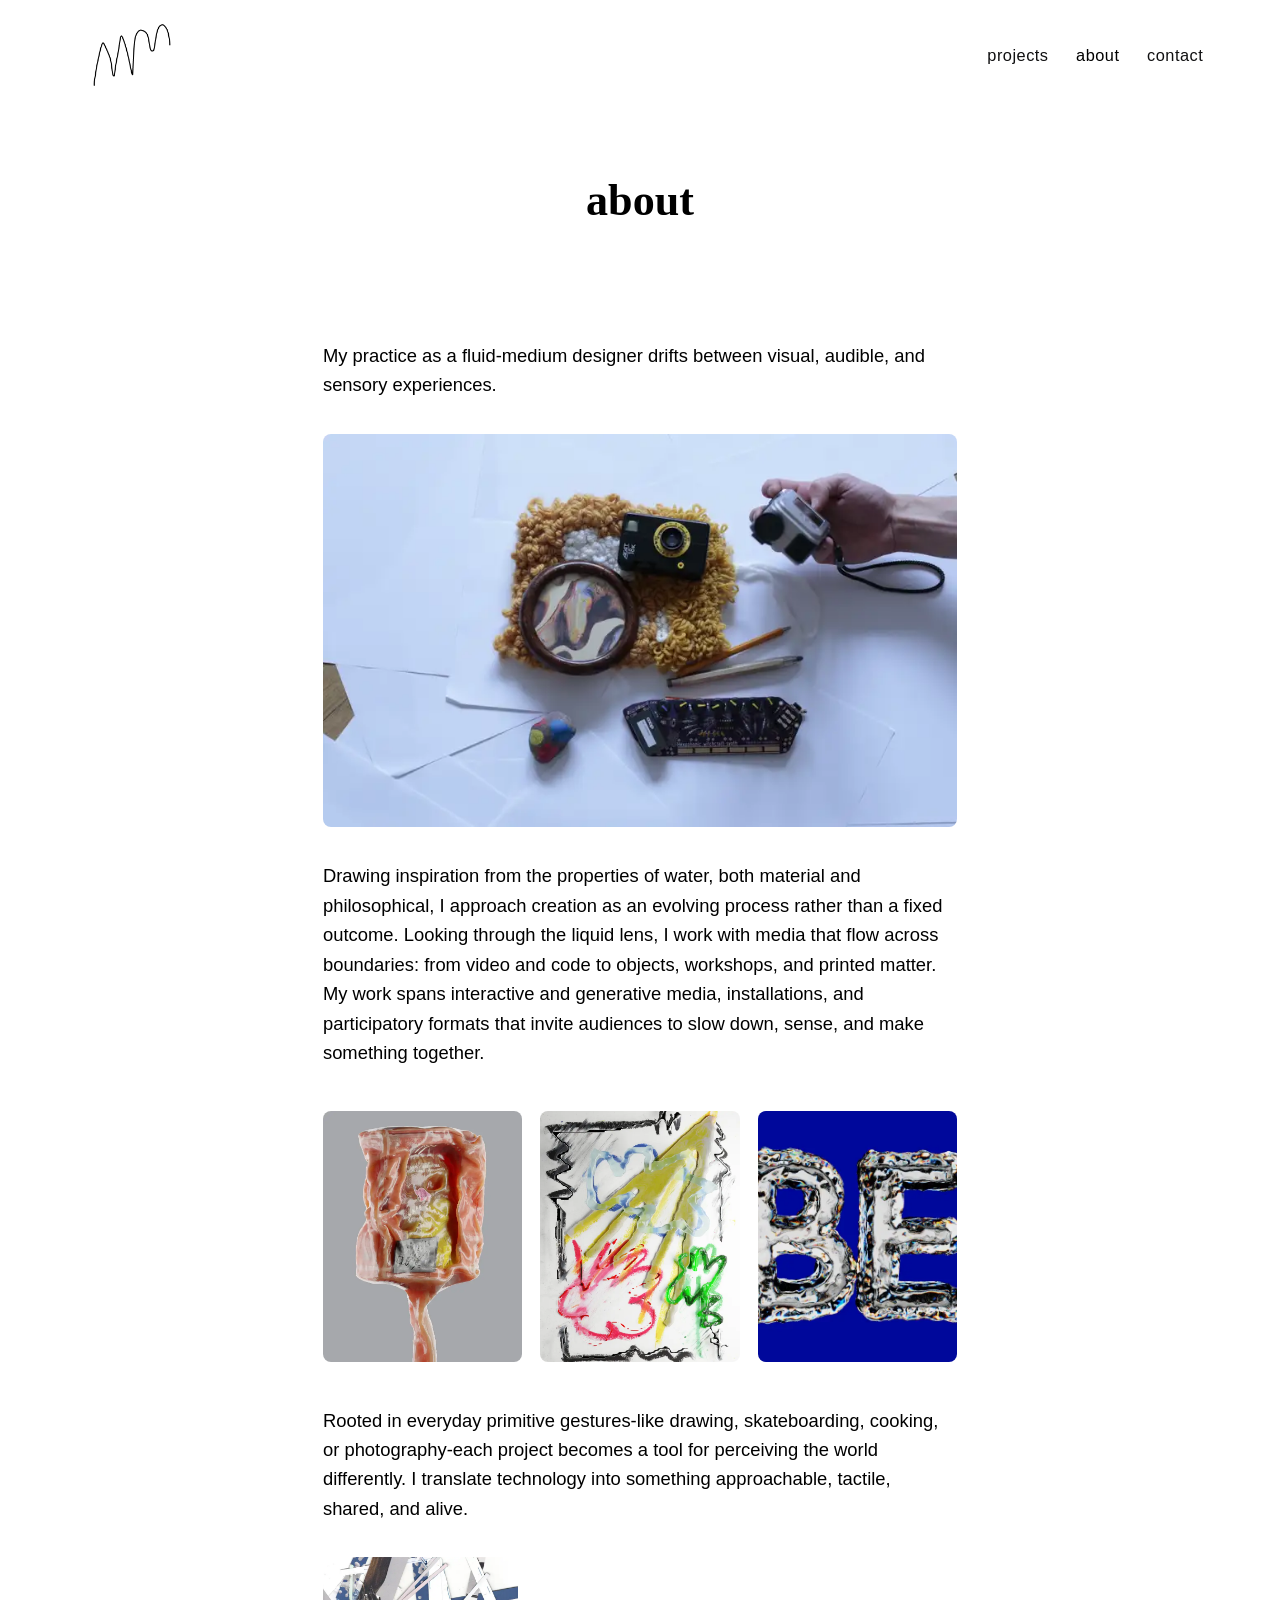
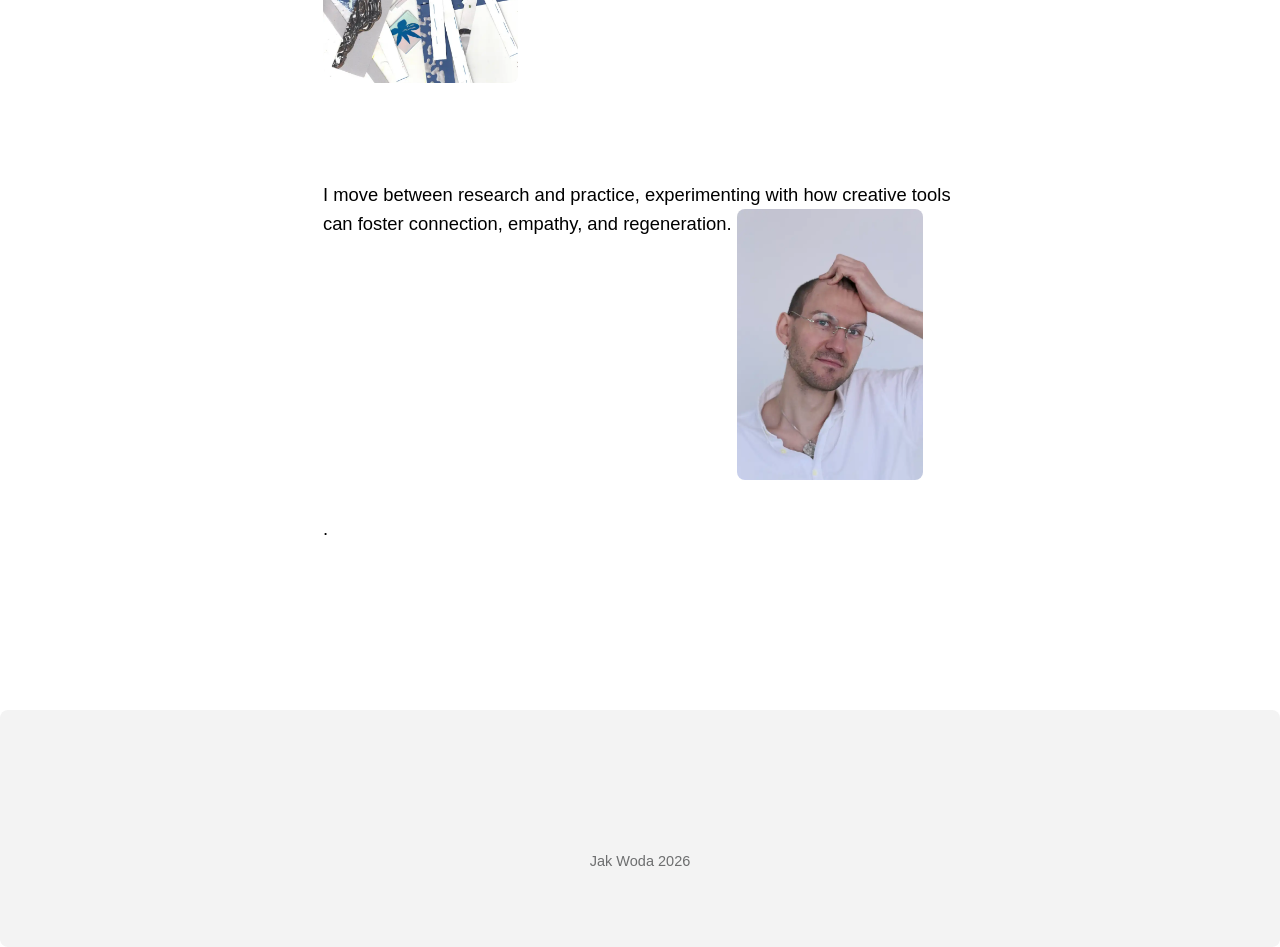
==== about/index.html @ 423d3752 "Updated from Publii" ====
<!DOCTYPE html><html lang="en-gb"><head><meta charset="utf-8"><meta http-equiv="X-UA-Compatible" content="IE=edge"><meta name="viewport" content="width=device-width,initial-scale=1"><title>about - jakwoda</title><meta name="description" content="My practice as a fluid-medium designer drifts between visual, audible, and sensory experiences. Drawing inspiration from the properties of water,&hellip;"><meta name="generator" content="Publii Open-Source CMS for Static Site"><link rel="canonical" href="https://jakwoda.github.io/about/"><link rel="alternate" type="application/atom+xml" href="https://jakwoda.github.io/feed.xml"><link rel="alternate" type="application/json" href="https://jakwoda.github.io/feed.json"><meta property="og:title" content="about"><meta property="og:image" content="https://jakwoda.github.io/media/website/Frame-143-1.png"><meta property="og:image:width" content="199"><meta property="og:image:height" content="199"><meta property="og:site_name" content="jakwoda"><meta property="og:description" content="My practice as a fluid-medium designer drifts between visual, audible, and sensory experiences. Drawing inspiration from the properties of water,&hellip;"><meta property="og:url" content="https://jakwoda.github.io/about/"><meta property="og:type" content="article"><link rel="shortcut icon" href="https://jakwoda.github.io/media/website/Frame-143.png" type="image/png"><link rel="preload" href="https://jakwoda.github.io/assets/dynamic/fonts/worksans/worksans.woff2" as="font" type="font/woff2" crossorigin><link rel="preload" href="https://jakwoda.github.io/assets/dynamic/fonts/worksans/worksans-italic.woff2" as="font" type="font/woff2" crossorigin><link rel="preload" href="https://jakwoda.github.io/assets/dynamic/fonts/aleo/aleo.woff2" as="font" type="font/woff2" crossorigin><link rel="preload" href="https://jakwoda.github.io/assets/dynamic/fonts/aleo/aleo-italic.woff2" as="font" type="font/woff2" crossorigin><link rel="stylesheet" href="https://jakwoda.github.io/assets/css/style.css?v=4a23d02b1eee3874237dc93a1350450e"><script type="application/ld+json">{"@context":"http://schema.org","@type":"Article","mainEntityOfPage":{"@type":"WebPage","@id":"https://jakwoda.github.io/about/"},"headline":"about","datePublished":"2026-03-11T12:42+01:00","dateModified":"2026-03-16T14:50+01:00","image":{"@type":"ImageObject","url":"https://jakwoda.github.io/media/website/Frame-143-1.png","height":199,"width":199},"description":"My practice as a fluid-medium designer drifts between visual, audible, and sensory experiences. Drawing inspiration from the properties of water,&hellip;","author":{"@type":"Person","name":"jak woda","url":"https://jakwoda.github.io/authors/jak-woda/"},"publisher":{"@type":"Organization","name":"jak woda","logo":{"@type":"ImageObject","url":"https://jakwoda.github.io/media/website/Frame-143-1.png","height":199,"width":199}}}</script><noscript><style>img[loading] {
                    opacity: 1;
                }</style></noscript></head><body class="page-template"><header class="header" id="js-header"><a href="https://jakwoda.github.io/" class="logo"><img src="https://jakwoda.github.io/media/website/Frame-143-1.png" alt="jakwoda" width="199" height="199"></a><nav class="navbar js-navbar"><button class="navbar__toggle js-toggle" aria-label="Menu"><span class="navbar__toggle-box"><span class="navbar__toggle-inner">Menu</span></span></button><ul class="navbar__menu"><li class="has-submenu"><a href="https://jakwoda.github.io/lucyna-2/" target="_self" aria-haspopup="true">projects</a><ul class="navbar__submenu level-2" aria-hidden="true"><li><a href="https://jakwoda.github.io/lucyna-2/" target="_self">Lucyna 🌞</a></li><li><a href="https://jakwoda.github.io/lucyna-3/" target="_self">Calm 🗿</a></li><li><a href="https://jakwoda.github.io/riso/" target="_self">Riso 🖨️</a></li></ul></li><li class="active"><a href="https://jakwoda.github.io/about/" target="_self">about</a></li><li><a href="https://jakwoda.github.io/contact/" target="_self">contact</a></li></ul></nav></header><main class="page"><div class="wrapper"><article class="content"><header class="content__header"><h1 class="content__title">about</h1></header><div class="content__inner"><div class="content__entry"><p> </p><p><span style="font-weight: 400;">My practice as a fluid-medium designer drifts between visual, audible, and sensory experiences.</span></p><figure class="post__image"><img loading="lazy" src="https://jakwoda.github.io/media/posts/2/Screenshot-2026-03-16-at-14.50.01.png" alt="" width="1323" height="822" sizes="(max-width: 48em) 100vw, 100vw" srcset="https://jakwoda.github.io/media/posts/2/responsive/Screenshot-2026-03-16-at-14.50.01-xs.webp 300w, https://jakwoda.github.io/media/posts/2/responsive/Screenshot-2026-03-16-at-14.50.01-sm.webp 480w, https://jakwoda.github.io/media/posts/2/responsive/Screenshot-2026-03-16-at-14.50.01-md.webp 768w"></figure><p><span style="font-weight: 400;">Drawing inspiration from the properties of water, both material and philosophical, I approach creation as an evolving process rather than a fixed outcome. Looking through the liquid lens, I work with media that flow across boundaries: from video and code to objects, workshops, and printed matter. My work spans interactive and generative media, installations, and participatory formats that invite audiences to slow down, sense, and make something together.</span></p><div class="gallery-wrapper"><div class="gallery" data-is-empty="false" data-translation="Add images" data-columns="3"><figure class="gallery__item"><a href="https://jakwoda.github.io/media/posts/2/gallery/Screenshot-2026-03-11-at-18.18.04.png" data-size="755x954"><img loading="lazy" src="https://jakwoda.github.io/media/posts/2/gallery/Screenshot-2026-03-11-at-18.18.04-thumbnail.webp" alt="" width="755" height="954"></a></figure><figure class="gallery__item"><a href="https://jakwoda.github.io/media/posts/2/gallery/Screenshot-2026-03-11-at-18.18.14.png" data-size="832x1048"><img loading="lazy" src="https://jakwoda.github.io/media/posts/2/gallery/Screenshot-2026-03-11-at-18.18.14-thumbnail.webp" alt="" width="768" height="967"></a></figure><figure class="gallery__item"><a href="https://jakwoda.github.io/media/posts/2/gallery/Screenshot-2026-03-11-at-18.18.39.png" data-size="570x552"><img loading="lazy" src="https://jakwoda.github.io/media/posts/2/gallery/Screenshot-2026-03-11-at-18.18.39-thumbnail.webp" alt="" width="570" height="552"></a></figure></div></div><p><span style="font-weight: 400;">Rooted in everyday primitive gestures-like drawing, skateboarding, cooking, or photography-each project becomes a tool for perceiving the world differently. I translate technology into something approachable, tactile, shared, and alive.</span></p><figure class="post__image"><img loading="lazy" src="https://jakwoda.github.io/media/posts/2/Screenshot-2026-03-11-at-18.05.26.png" alt="" width="195" height="125" sizes="(max-width: 48em) 100vw, 100vw" srcset="https://jakwoda.github.io/media/posts/2/responsive/Screenshot-2026-03-11-at-18.05.26-xs.webp 300w, https://jakwoda.github.io/media/posts/2/responsive/Screenshot-2026-03-11-at-18.05.26-sm.webp 480w, https://jakwoda.github.io/media/posts/2/responsive/Screenshot-2026-03-11-at-18.05.26-md.webp 768w"></figure><p> </p><figure class="post__image"><span style="font-weight: 400;">I move between research and practice, experimenting with how creative tools can foster connection, empathy, and regeneration. </span><img loading="lazy" src="https://jakwoda.github.io/media/posts/2/Screenshot-2026-03-11-at-18.01.48-2.png" alt="" width="186" height="271" sizes="(max-width: 48em) 100vw, 100vw" srcset="https://jakwoda.github.io/media/posts/2/responsive/Screenshot-2026-03-11-at-18.01.48-2-xs.webp 300w, https://jakwoda.github.io/media/posts/2/responsive/Screenshot-2026-03-11-at-18.01.48-2-sm.webp 480w, https://jakwoda.github.io/media/posts/2/responsive/Screenshot-2026-03-11-at-18.01.48-2-md.webp 768w"></figure>.         <p></p><p><span style="font-weight: 400;"><br><br></span></p></div></div></article></div></main><footer class="footer"><div class="footer__social"><a href="https://www.facebook.com/fopajakwoda/" aria-label="Facebook" class="facebook"><svg><use xlink:href="https://jakwoda.github.io/assets/svg/svg-map.svg#facebook"/></svg> </a><a href="instagram.com/quasiaqua" aria-label="Instagram" class="instagram"><svg><use xlink:href="https://jakwoda.github.io/assets/svg/svg-map.svg#instagram"/></svg> </a><a href="https://www.linkedin.com/in/mateusz-mieciek-723527b6/" aria-label="LinkedIn" class="linkedin"><svg><use xlink:href="https://jakwoda.github.io/assets/svg/svg-map.svg#linkedin"/></svg> </a><a href="https://www.youtube.com/@jakwoda" aria-label="Youtube" class="youtube"><svg><use xlink:href="https://jakwoda.github.io/assets/svg/svg-map.svg#youtube"/></svg></a></div><div class="footer__copyright">Jak Woda 2026</div></footer><script>window.publiiThemeMenuConfig = {    
      mobileMenuMode: 'sidebar',
      animationSpeed: 300,
      submenuWidth: 'auto',
      doubleClickTime: 500,
      mobileMenuExpandableSubmenus: true, 
      relatedContainerForOverlayMenuSelector: '.navbar',
   };</script><script defer="defer" src="https://jakwoda.github.io/assets/js/scripts.min.js?v=1b09dc64eb6086ddc9720890661ff038"></script><script>var images = document.querySelectorAll('img[loading]');

      for (var i = 0; i < images.length; i++) {
         if (images[i].complete) {
               images[i].classList.add('is-loaded');
         } else {
               images[i].addEventListener('load', function () {
                  this.classList.add('is-loaded');
               }, false);
         }
      }</script></body></html>
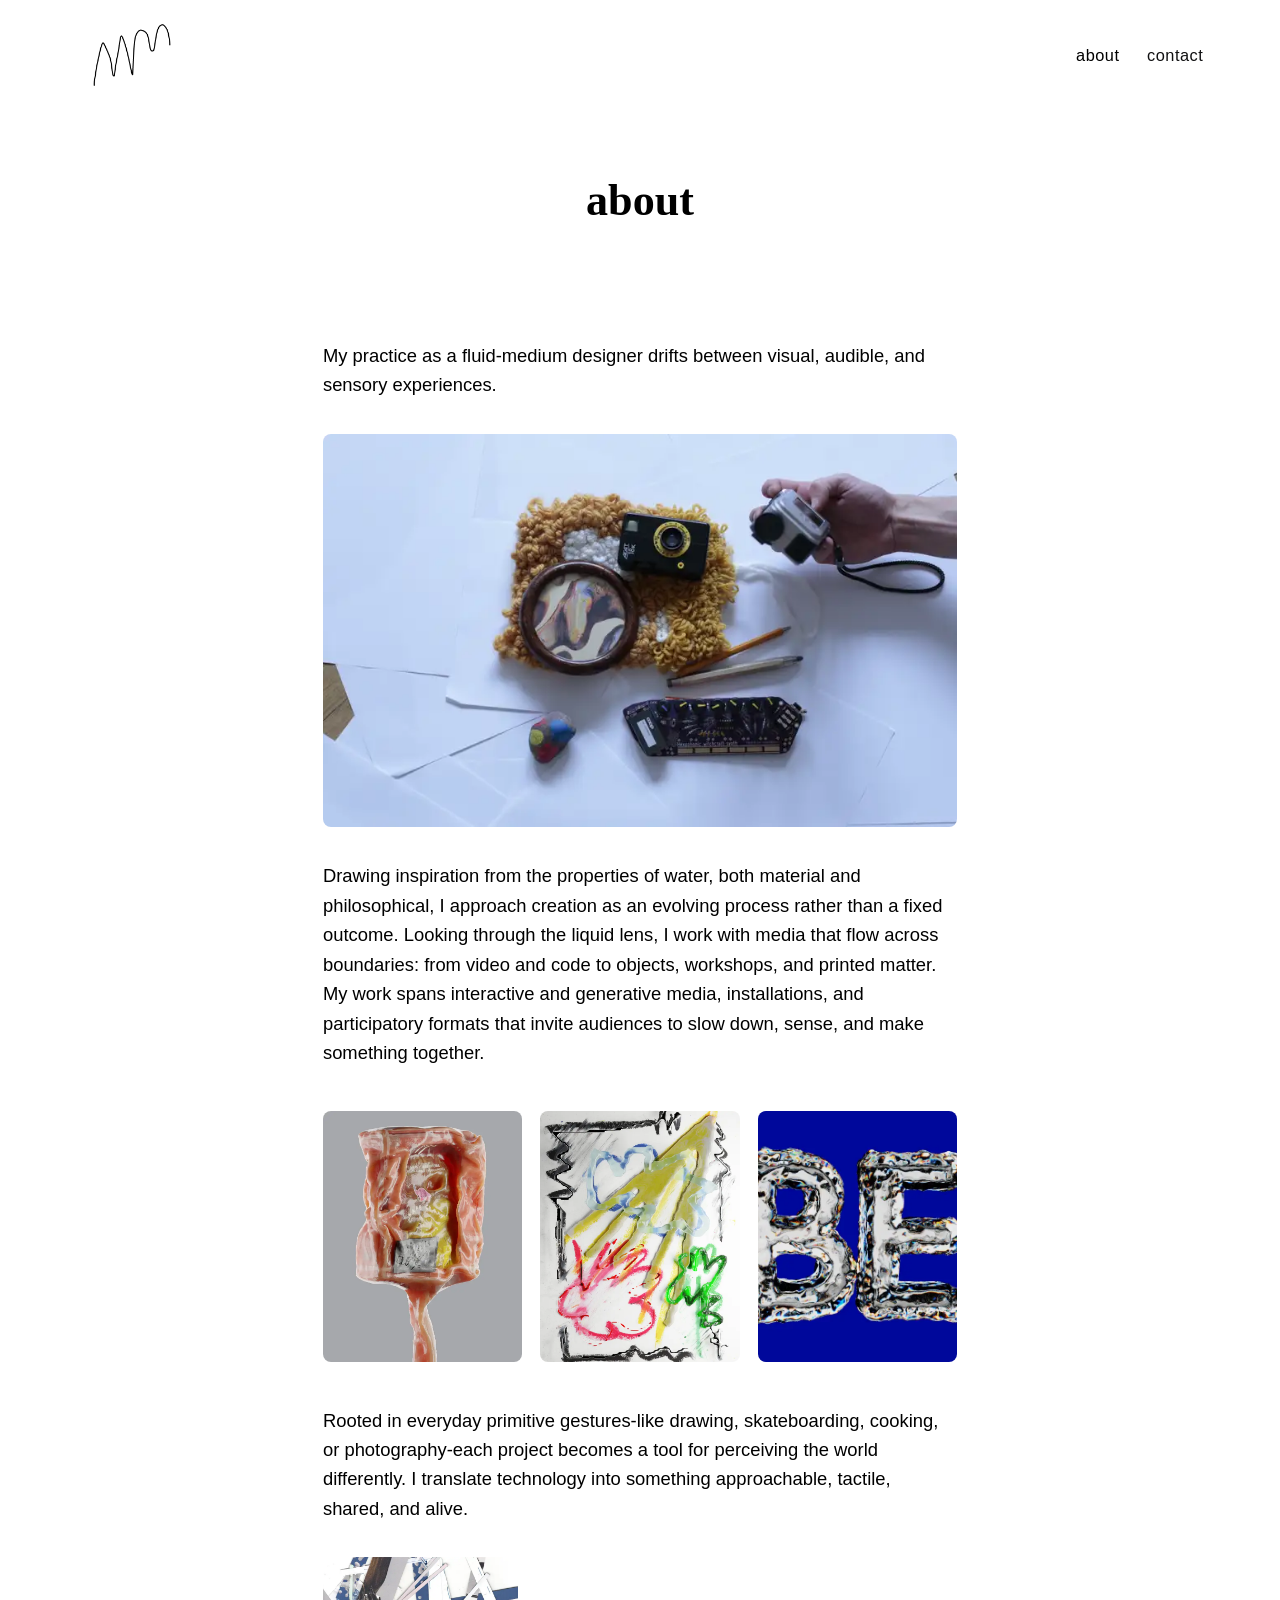
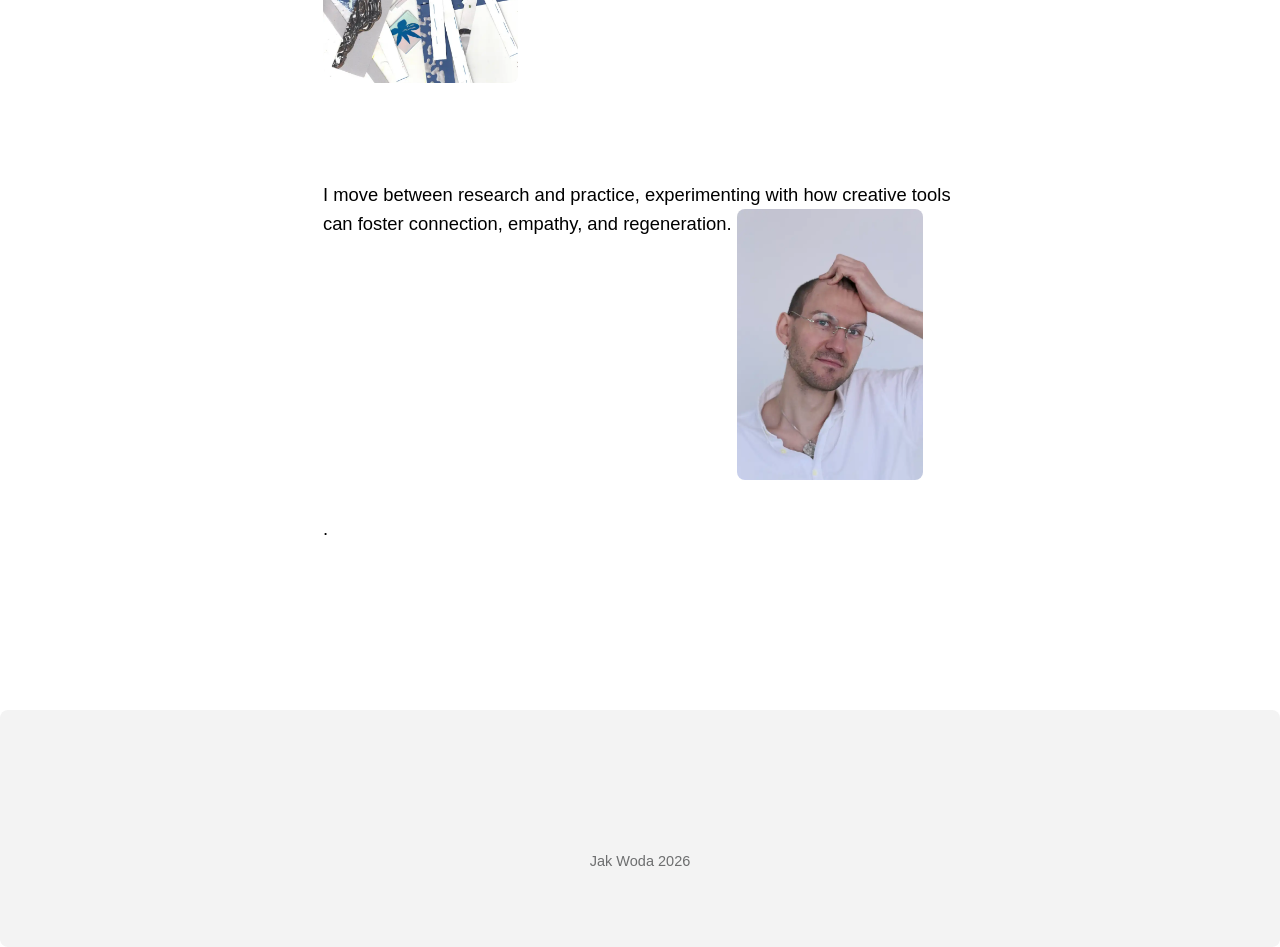
==== commit 0ed6df61: "Updated from Publii" ====
--- a/about/index.html
+++ b/about/index.html
@@ -1,6 +1,6 @@
 <!DOCTYPE html><html lang="en-gb"><head><meta charset="utf-8"><meta http-equiv="X-UA-Compatible" content="IE=edge"><meta name="viewport" content="width=device-width,initial-scale=1"><title>about - jakwoda</title><meta name="description" content="My practice as a fluid-medium designer drifts between visual, audible, and sensory experiences. Drawing inspiration from the properties of water,&hellip;"><meta name="generator" content="Publii Open-Source CMS for Static Site"><link rel="canonical" href="https://jakwoda.github.io/about/"><link rel="alternate" type="application/atom+xml" href="https://jakwoda.github.io/feed.xml"><link rel="alternate" type="application/json" href="https://jakwoda.github.io/feed.json"><meta property="og:title" content="about"><meta property="og:image" content="https://jakwoda.github.io/media/website/Frame-143-1.png"><meta property="og:image:width" content="199"><meta property="og:image:height" content="199"><meta property="og:site_name" content="jakwoda"><meta property="og:description" content="My practice as a fluid-medium designer drifts between visual, audible, and sensory experiences. Drawing inspiration from the properties of water,&hellip;"><meta property="og:url" content="https://jakwoda.github.io/about/"><meta property="og:type" content="article"><link rel="shortcut icon" href="https://jakwoda.github.io/media/website/Frame-143.png" type="image/png"><link rel="preload" href="https://jakwoda.github.io/assets/dynamic/fonts/worksans/worksans.woff2" as="font" type="font/woff2" crossorigin><link rel="preload" href="https://jakwoda.github.io/assets/dynamic/fonts/worksans/worksans-italic.woff2" as="font" type="font/woff2" crossorigin><link rel="preload" href="https://jakwoda.github.io/assets/dynamic/fonts/aleo/aleo.woff2" as="font" type="font/woff2" crossorigin><link rel="preload" href="https://jakwoda.github.io/assets/dynamic/fonts/aleo/aleo-italic.woff2" as="font" type="font/woff2" crossorigin><link rel="stylesheet" href="https://jakwoda.github.io/assets/css/style.css?v=4a23d02b1eee3874237dc93a1350450e"><script type="application/ld+json">{"@context":"http://schema.org","@type":"Article","mainEntityOfPage":{"@type":"WebPage","@id":"https://jakwoda.github.io/about/"},"headline":"about","datePublished":"2026-03-11T12:42+01:00","dateModified":"2026-03-16T14:50+01:00","image":{"@type":"ImageObject","url":"https://jakwoda.github.io/media/website/Frame-143-1.png","height":199,"width":199},"description":"My practice as a fluid-medium designer drifts between visual, audible, and sensory experiences. Drawing inspiration from the properties of water,&hellip;","author":{"@type":"Person","name":"jak woda","url":"https://jakwoda.github.io/authors/jak-woda/"},"publisher":{"@type":"Organization","name":"jak woda","logo":{"@type":"ImageObject","url":"https://jakwoda.github.io/media/website/Frame-143-1.png","height":199,"width":199}}}</script><noscript><style>img[loading] {
                     opacity: 1;
-                }</style></noscript></head><body class="page-template"><header class="header" id="js-header"><a href="https://jakwoda.github.io/" class="logo"><img src="https://jakwoda.github.io/media/website/Frame-143-1.png" alt="jakwoda" width="199" height="199"></a><nav class="navbar js-navbar"><button class="navbar__toggle js-toggle" aria-label="Menu"><span class="navbar__toggle-box"><span class="navbar__toggle-inner">Menu</span></span></button><ul class="navbar__menu"><li class="has-submenu"><a href="https://jakwoda.github.io/lucyna-2/" target="_self" aria-haspopup="true">projects</a><ul class="navbar__submenu level-2" aria-hidden="true"><li><a href="https://jakwoda.github.io/lucyna-2/" target="_self">Lucyna 🌞</a></li><li><a href="https://jakwoda.github.io/lucyna-3/" target="_self">Calm 🗿</a></li><li><a href="https://jakwoda.github.io/riso/" target="_self">Riso 🖨️</a></li></ul></li><li class="active"><a href="https://jakwoda.github.io/about/" target="_self">about</a></li><li><a href="https://jakwoda.github.io/contact/" target="_self">contact</a></li></ul></nav></header><main class="page"><div class="wrapper"><article class="content"><header class="content__header"><h1 class="content__title">about</h1></header><div class="content__inner"><div class="content__entry"><p> </p><p><span style="font-weight: 400;">My practice as a fluid-medium designer drifts between visual, audible, and sensory experiences.</span></p><figure class="post__image"><img loading="lazy" src="https://jakwoda.github.io/media/posts/2/Screenshot-2026-03-16-at-14.50.01.png" alt="" width="1323" height="822" sizes="(max-width: 48em) 100vw, 100vw" srcset="https://jakwoda.github.io/media/posts/2/responsive/Screenshot-2026-03-16-at-14.50.01-xs.webp 300w, https://jakwoda.github.io/media/posts/2/responsive/Screenshot-2026-03-16-at-14.50.01-sm.webp 480w, https://jakwoda.github.io/media/posts/2/responsive/Screenshot-2026-03-16-at-14.50.01-md.webp 768w"></figure><p><span style="font-weight: 400;">Drawing inspiration from the properties of water, both material and philosophical, I approach creation as an evolving process rather than a fixed outcome. Looking through the liquid lens, I work with media that flow across boundaries: from video and code to objects, workshops, and printed matter. My work spans interactive and generative media, installations, and participatory formats that invite audiences to slow down, sense, and make something together.</span></p><div class="gallery-wrapper"><div class="gallery" data-is-empty="false" data-translation="Add images" data-columns="3"><figure class="gallery__item"><a href="https://jakwoda.github.io/media/posts/2/gallery/Screenshot-2026-03-11-at-18.18.04.png" data-size="755x954"><img loading="lazy" src="https://jakwoda.github.io/media/posts/2/gallery/Screenshot-2026-03-11-at-18.18.04-thumbnail.webp" alt="" width="755" height="954"></a></figure><figure class="gallery__item"><a href="https://jakwoda.github.io/media/posts/2/gallery/Screenshot-2026-03-11-at-18.18.14.png" data-size="832x1048"><img loading="lazy" src="https://jakwoda.github.io/media/posts/2/gallery/Screenshot-2026-03-11-at-18.18.14-thumbnail.webp" alt="" width="768" height="967"></a></figure><figure class="gallery__item"><a href="https://jakwoda.github.io/media/posts/2/gallery/Screenshot-2026-03-11-at-18.18.39.png" data-size="570x552"><img loading="lazy" src="https://jakwoda.github.io/media/posts/2/gallery/Screenshot-2026-03-11-at-18.18.39-thumbnail.webp" alt="" width="570" height="552"></a></figure></div></div><p><span style="font-weight: 400;">Rooted in everyday primitive gestures-like drawing, skateboarding, cooking, or photography-each project becomes a tool for perceiving the world differently. I translate technology into something approachable, tactile, shared, and alive.</span></p><figure class="post__image"><img loading="lazy" src="https://jakwoda.github.io/media/posts/2/Screenshot-2026-03-11-at-18.05.26.png" alt="" width="195" height="125" sizes="(max-width: 48em) 100vw, 100vw" srcset="https://jakwoda.github.io/media/posts/2/responsive/Screenshot-2026-03-11-at-18.05.26-xs.webp 300w, https://jakwoda.github.io/media/posts/2/responsive/Screenshot-2026-03-11-at-18.05.26-sm.webp 480w, https://jakwoda.github.io/media/posts/2/responsive/Screenshot-2026-03-11-at-18.05.26-md.webp 768w"></figure><p> </p><figure class="post__image"><span style="font-weight: 400;">I move between research and practice, experimenting with how creative tools can foster connection, empathy, and regeneration. </span><img loading="lazy" src="https://jakwoda.github.io/media/posts/2/Screenshot-2026-03-11-at-18.01.48-2.png" alt="" width="186" height="271" sizes="(max-width: 48em) 100vw, 100vw" srcset="https://jakwoda.github.io/media/posts/2/responsive/Screenshot-2026-03-11-at-18.01.48-2-xs.webp 300w, https://jakwoda.github.io/media/posts/2/responsive/Screenshot-2026-03-11-at-18.01.48-2-sm.webp 480w, https://jakwoda.github.io/media/posts/2/responsive/Screenshot-2026-03-11-at-18.01.48-2-md.webp 768w"></figure>.         <p></p><p><span style="font-weight: 400;"><br><br></span></p></div></div></article></div></main><footer class="footer"><div class="footer__social"><a href="https://www.facebook.com/fopajakwoda/" aria-label="Facebook" class="facebook"><svg><use xlink:href="https://jakwoda.github.io/assets/svg/svg-map.svg#facebook"/></svg> </a><a href="instagram.com/quasiaqua" aria-label="Instagram" class="instagram"><svg><use xlink:href="https://jakwoda.github.io/assets/svg/svg-map.svg#instagram"/></svg> </a><a href="https://www.linkedin.com/in/mateusz-mieciek-723527b6/" aria-label="LinkedIn" class="linkedin"><svg><use xlink:href="https://jakwoda.github.io/assets/svg/svg-map.svg#linkedin"/></svg> </a><a href="https://www.youtube.com/@jakwoda" aria-label="Youtube" class="youtube"><svg><use xlink:href="https://jakwoda.github.io/assets/svg/svg-map.svg#youtube"/></svg></a></div><div class="footer__copyright">Jak Woda 2026</div></footer><script>window.publiiThemeMenuConfig = {    
+                }</style></noscript></head><body class="page-template"><header class="header" id="js-header"><a href="https://jakwoda.github.io/" class="logo"><img src="https://jakwoda.github.io/media/website/Frame-143-1.png" alt="jakwoda" width="199" height="199"></a><nav class="navbar js-navbar"><button class="navbar__toggle js-toggle" aria-label="Menu"><span class="navbar__toggle-box"><span class="navbar__toggle-inner">Menu</span></span></button><ul class="navbar__menu"><li class="active"><a href="https://jakwoda.github.io/about/" target="_self">about</a></li><li><a href="https://jakwoda.github.io/contact/" target="_self">contact</a></li></ul></nav></header><main class="page"><div class="wrapper"><article class="content"><header class="content__header"><h1 class="content__title">about</h1></header><div class="content__inner"><div class="content__entry"><p> </p><p><span style="font-weight: 400;">My practice as a fluid-medium designer drifts between visual, audible, and sensory experiences.</span></p><figure class="post__image"><img loading="lazy" src="https://jakwoda.github.io/media/posts/2/Screenshot-2026-03-16-at-14.50.01.png" alt="" width="1323" height="822" sizes="(max-width: 48em) 100vw, 100vw" srcset="https://jakwoda.github.io/media/posts/2/responsive/Screenshot-2026-03-16-at-14.50.01-xs.webp 300w, https://jakwoda.github.io/media/posts/2/responsive/Screenshot-2026-03-16-at-14.50.01-sm.webp 480w, https://jakwoda.github.io/media/posts/2/responsive/Screenshot-2026-03-16-at-14.50.01-md.webp 768w"></figure><p><span style="font-weight: 400;">Drawing inspiration from the properties of water, both material and philosophical, I approach creation as an evolving process rather than a fixed outcome. Looking through the liquid lens, I work with media that flow across boundaries: from video and code to objects, workshops, and printed matter. My work spans interactive and generative media, installations, and participatory formats that invite audiences to slow down, sense, and make something together.</span></p><div class="gallery-wrapper"><div class="gallery" data-is-empty="false" data-translation="Add images" data-columns="3"><figure class="gallery__item"><a href="https://jakwoda.github.io/media/posts/2/gallery/Screenshot-2026-03-11-at-18.18.04.png" data-size="755x954"><img loading="lazy" src="https://jakwoda.github.io/media/posts/2/gallery/Screenshot-2026-03-11-at-18.18.04-thumbnail.webp" alt="" width="755" height="954"></a></figure><figure class="gallery__item"><a href="https://jakwoda.github.io/media/posts/2/gallery/Screenshot-2026-03-11-at-18.18.14.png" data-size="832x1048"><img loading="lazy" src="https://jakwoda.github.io/media/posts/2/gallery/Screenshot-2026-03-11-at-18.18.14-thumbnail.webp" alt="" width="768" height="967"></a></figure><figure class="gallery__item"><a href="https://jakwoda.github.io/media/posts/2/gallery/Screenshot-2026-03-11-at-18.18.39.png" data-size="570x552"><img loading="lazy" src="https://jakwoda.github.io/media/posts/2/gallery/Screenshot-2026-03-11-at-18.18.39-thumbnail.webp" alt="" width="570" height="552"></a></figure></div></div><p><span style="font-weight: 400;">Rooted in everyday primitive gestures-like drawing, skateboarding, cooking, or photography-each project becomes a tool for perceiving the world differently. I translate technology into something approachable, tactile, shared, and alive.</span></p><figure class="post__image"><img loading="lazy" src="https://jakwoda.github.io/media/posts/2/Screenshot-2026-03-11-at-18.05.26.png" alt="" width="195" height="125" sizes="(max-width: 48em) 100vw, 100vw" srcset="https://jakwoda.github.io/media/posts/2/responsive/Screenshot-2026-03-11-at-18.05.26-xs.webp 300w, https://jakwoda.github.io/media/posts/2/responsive/Screenshot-2026-03-11-at-18.05.26-sm.webp 480w, https://jakwoda.github.io/media/posts/2/responsive/Screenshot-2026-03-11-at-18.05.26-md.webp 768w"></figure><p> </p><figure class="post__image"><span style="font-weight: 400;">I move between research and practice, experimenting with how creative tools can foster connection, empathy, and regeneration. </span><img loading="lazy" src="https://jakwoda.github.io/media/posts/2/Screenshot-2026-03-11-at-18.01.48-2.png" alt="" width="186" height="271" sizes="(max-width: 48em) 100vw, 100vw" srcset="https://jakwoda.github.io/media/posts/2/responsive/Screenshot-2026-03-11-at-18.01.48-2-xs.webp 300w, https://jakwoda.github.io/media/posts/2/responsive/Screenshot-2026-03-11-at-18.01.48-2-sm.webp 480w, https://jakwoda.github.io/media/posts/2/responsive/Screenshot-2026-03-11-at-18.01.48-2-md.webp 768w"></figure>.         <p></p><p><span style="font-weight: 400;"><br><br></span></p></div></div></article></div></main><footer class="footer"><div class="footer__social"><a href="https://www.facebook.com/fopajakwoda/" aria-label="Facebook" class="facebook"><svg><use xlink:href="https://jakwoda.github.io/assets/svg/svg-map.svg#facebook"/></svg> </a><a href="instagram.com/quasiaqua" aria-label="Instagram" class="instagram"><svg><use xlink:href="https://jakwoda.github.io/assets/svg/svg-map.svg#instagram"/></svg> </a><a href="https://www.linkedin.com/in/mateusz-mieciek-723527b6/" aria-label="LinkedIn" class="linkedin"><svg><use xlink:href="https://jakwoda.github.io/assets/svg/svg-map.svg#linkedin"/></svg> </a><a href="https://www.youtube.com/@jakwoda" aria-label="Youtube" class="youtube"><svg><use xlink:href="https://jakwoda.github.io/assets/svg/svg-map.svg#youtube"/></svg></a></div><div class="footer__copyright">Jak Woda 2026</div></footer><script>window.publiiThemeMenuConfig = {    
       mobileMenuMode: 'sidebar',
       animationSpeed: 300,
       submenuWidth: 'auto',
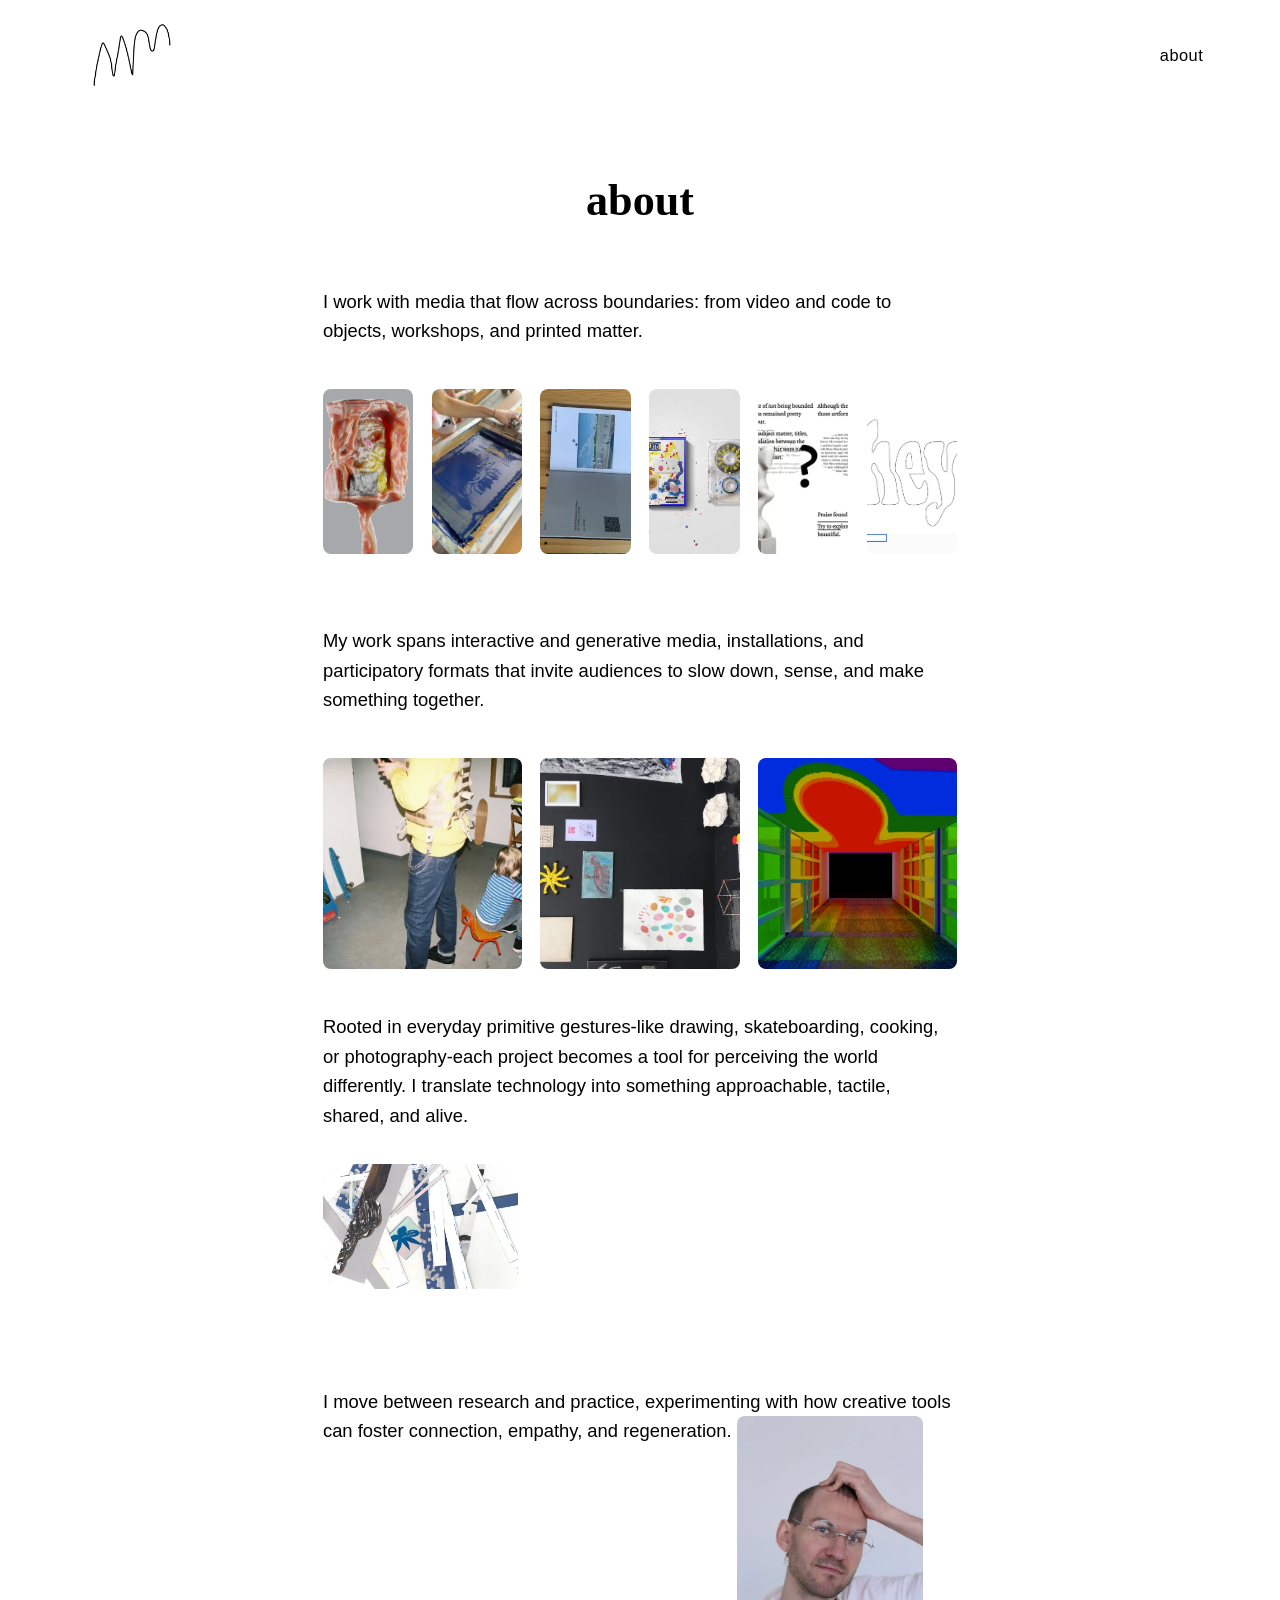
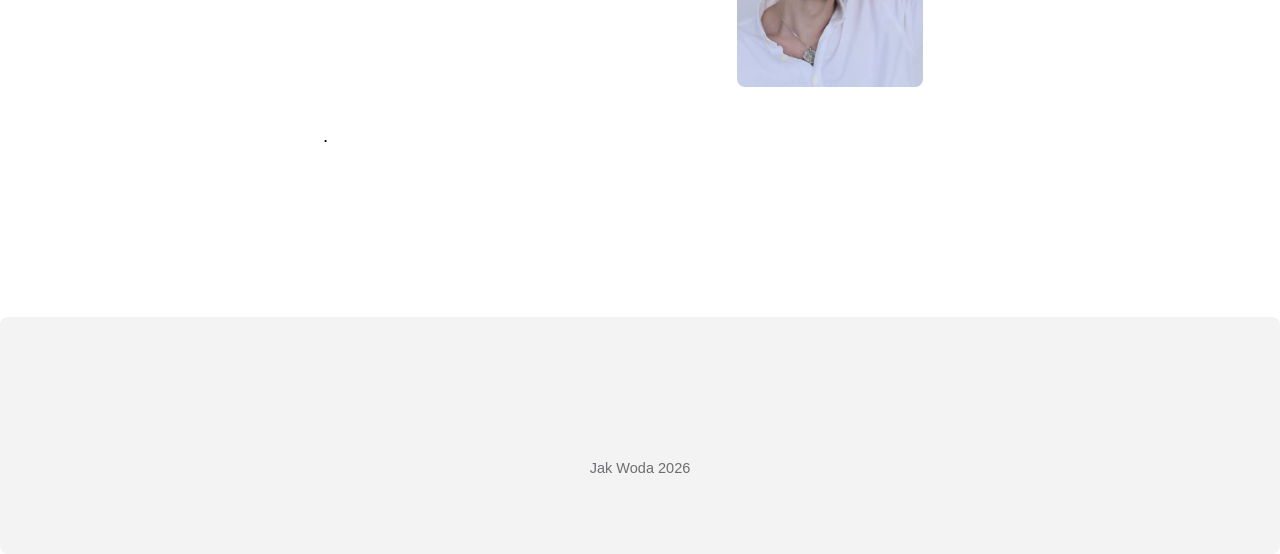
==== commit f555d3e9: "Updated from Publii" ====
--- a/about/index.html
+++ b/about/index.html
@@ -1,6 +1,6 @@
-<!DOCTYPE html><html lang="en-gb"><head><meta charset="utf-8"><meta http-equiv="X-UA-Compatible" content="IE=edge"><meta name="viewport" content="width=device-width,initial-scale=1"><title>about - jakwoda</title><meta name="description" content="My practice as a fluid-medium designer drifts between visual, audible, and sensory experiences. Drawing inspiration from the properties of water,&hellip;"><meta name="generator" content="Publii Open-Source CMS for Static Site"><link rel="canonical" href="https://jakwoda.github.io/about/"><link rel="alternate" type="application/atom+xml" href="https://jakwoda.github.io/feed.xml"><link rel="alternate" type="application/json" href="https://jakwoda.github.io/feed.json"><meta property="og:title" content="about"><meta property="og:image" content="https://jakwoda.github.io/media/website/Frame-143-1.png"><meta property="og:image:width" content="199"><meta property="og:image:height" content="199"><meta property="og:site_name" content="jakwoda"><meta property="og:description" content="My practice as a fluid-medium designer drifts between visual, audible, and sensory experiences. Drawing inspiration from the properties of water,&hellip;"><meta property="og:url" content="https://jakwoda.github.io/about/"><meta property="og:type" content="article"><link rel="shortcut icon" href="https://jakwoda.github.io/media/website/Frame-143.png" type="image/png"><link rel="preload" href="https://jakwoda.github.io/assets/dynamic/fonts/worksans/worksans.woff2" as="font" type="font/woff2" crossorigin><link rel="preload" href="https://jakwoda.github.io/assets/dynamic/fonts/worksans/worksans-italic.woff2" as="font" type="font/woff2" crossorigin><link rel="preload" href="https://jakwoda.github.io/assets/dynamic/fonts/aleo/aleo.woff2" as="font" type="font/woff2" crossorigin><link rel="preload" href="https://jakwoda.github.io/assets/dynamic/fonts/aleo/aleo-italic.woff2" as="font" type="font/woff2" crossorigin><link rel="stylesheet" href="https://jakwoda.github.io/assets/css/style.css?v=4a23d02b1eee3874237dc93a1350450e"><script type="application/ld+json">{"@context":"http://schema.org","@type":"Article","mainEntityOfPage":{"@type":"WebPage","@id":"https://jakwoda.github.io/about/"},"headline":"about","datePublished":"2026-03-11T12:42+01:00","dateModified":"2026-03-16T14:50+01:00","image":{"@type":"ImageObject","url":"https://jakwoda.github.io/media/website/Frame-143-1.png","height":199,"width":199},"description":"My practice as a fluid-medium designer drifts between visual, audible, and sensory experiences. Drawing inspiration from the properties of water,&hellip;","author":{"@type":"Person","name":"jak woda","url":"https://jakwoda.github.io/authors/jak-woda/"},"publisher":{"@type":"Organization","name":"jak woda","logo":{"@type":"ImageObject","url":"https://jakwoda.github.io/media/website/Frame-143-1.png","height":199,"width":199}}}</script><noscript><style>img[loading] {
+<!DOCTYPE html><html lang="en-gb"><head><meta charset="utf-8"><meta http-equiv="X-UA-Compatible" content="IE=edge"><meta name="viewport" content="width=device-width,initial-scale=1"><title>about - jakwoda</title><meta name="description" content="I work with media that flow across boundaries: from video and code to objects, workshops, and printed matter. My work&hellip;"><meta name="generator" content="Publii Open-Source CMS for Static Site"><link rel="canonical" href="https://jakwoda.github.io/about/"><link rel="alternate" type="application/atom+xml" href="https://jakwoda.github.io/feed.xml"><link rel="alternate" type="application/json" href="https://jakwoda.github.io/feed.json"><meta property="og:title" content="about"><meta property="og:image" content="https://jakwoda.github.io/media/website/Frame-143-1.png"><meta property="og:image:width" content="199"><meta property="og:image:height" content="199"><meta property="og:site_name" content="jakwoda"><meta property="og:description" content="I work with media that flow across boundaries: from video and code to objects, workshops, and printed matter. My work&hellip;"><meta property="og:url" content="https://jakwoda.github.io/about/"><meta property="og:type" content="article"><link rel="shortcut icon" href="https://jakwoda.github.io/media/website/Frame-143.png" type="image/png"><link rel="preload" href="https://jakwoda.github.io/assets/dynamic/fonts/worksans/worksans.woff2" as="font" type="font/woff2" crossorigin><link rel="preload" href="https://jakwoda.github.io/assets/dynamic/fonts/worksans/worksans-italic.woff2" as="font" type="font/woff2" crossorigin><link rel="preload" href="https://jakwoda.github.io/assets/dynamic/fonts/aleo/aleo.woff2" as="font" type="font/woff2" crossorigin><link rel="preload" href="https://jakwoda.github.io/assets/dynamic/fonts/aleo/aleo-italic.woff2" as="font" type="font/woff2" crossorigin><link rel="stylesheet" href="https://jakwoda.github.io/assets/css/style.css?v=0e46a0fe73ded3d433ca0a321598616b"><script type="application/ld+json">{"@context":"http://schema.org","@type":"Article","mainEntityOfPage":{"@type":"WebPage","@id":"https://jakwoda.github.io/about/"},"headline":"about","datePublished":"2026-03-11T12:42+01:00","dateModified":"2026-03-29T23:40+02:00","image":{"@type":"ImageObject","url":"https://jakwoda.github.io/media/website/Frame-143-1.png","height":199,"width":199},"description":"I work with media that flow across boundaries: from video and code to objects, workshops, and printed matter. My work&hellip;","author":{"@type":"Person","name":"jak woda","url":"https://jakwoda.github.io/authors/jak-woda/"},"publisher":{"@type":"Organization","name":"jak woda","logo":{"@type":"ImageObject","url":"https://jakwoda.github.io/media/website/Frame-143-1.png","height":199,"width":199}}}</script><noscript><style>img[loading] {
                     opacity: 1;
-                }</style></noscript></head><body class="page-template"><header class="header" id="js-header"><a href="https://jakwoda.github.io/" class="logo"><img src="https://jakwoda.github.io/media/website/Frame-143-1.png" alt="jakwoda" width="199" height="199"></a><nav class="navbar js-navbar"><button class="navbar__toggle js-toggle" aria-label="Menu"><span class="navbar__toggle-box"><span class="navbar__toggle-inner">Menu</span></span></button><ul class="navbar__menu"><li class="active"><a href="https://jakwoda.github.io/about/" target="_self">about</a></li><li><a href="https://jakwoda.github.io/contact/" target="_self">contact</a></li></ul></nav></header><main class="page"><div class="wrapper"><article class="content"><header class="content__header"><h1 class="content__title">about</h1></header><div class="content__inner"><div class="content__entry"><p> </p><p><span style="font-weight: 400;">My practice as a fluid-medium designer drifts between visual, audible, and sensory experiences.</span></p><figure class="post__image"><img loading="lazy" src="https://jakwoda.github.io/media/posts/2/Screenshot-2026-03-16-at-14.50.01.png" alt="" width="1323" height="822" sizes="(max-width: 48em) 100vw, 100vw" srcset="https://jakwoda.github.io/media/posts/2/responsive/Screenshot-2026-03-16-at-14.50.01-xs.webp 300w, https://jakwoda.github.io/media/posts/2/responsive/Screenshot-2026-03-16-at-14.50.01-sm.webp 480w, https://jakwoda.github.io/media/posts/2/responsive/Screenshot-2026-03-16-at-14.50.01-md.webp 768w"></figure><p><span style="font-weight: 400;">Drawing inspiration from the properties of water, both material and philosophical, I approach creation as an evolving process rather than a fixed outcome. Looking through the liquid lens, I work with media that flow across boundaries: from video and code to objects, workshops, and printed matter. My work spans interactive and generative media, installations, and participatory formats that invite audiences to slow down, sense, and make something together.</span></p><div class="gallery-wrapper"><div class="gallery" data-is-empty="false" data-translation="Add images" data-columns="3"><figure class="gallery__item"><a href="https://jakwoda.github.io/media/posts/2/gallery/Screenshot-2026-03-11-at-18.18.04.png" data-size="755x954"><img loading="lazy" src="https://jakwoda.github.io/media/posts/2/gallery/Screenshot-2026-03-11-at-18.18.04-thumbnail.webp" alt="" width="755" height="954"></a></figure><figure class="gallery__item"><a href="https://jakwoda.github.io/media/posts/2/gallery/Screenshot-2026-03-11-at-18.18.14.png" data-size="832x1048"><img loading="lazy" src="https://jakwoda.github.io/media/posts/2/gallery/Screenshot-2026-03-11-at-18.18.14-thumbnail.webp" alt="" width="768" height="967"></a></figure><figure class="gallery__item"><a href="https://jakwoda.github.io/media/posts/2/gallery/Screenshot-2026-03-11-at-18.18.39.png" data-size="570x552"><img loading="lazy" src="https://jakwoda.github.io/media/posts/2/gallery/Screenshot-2026-03-11-at-18.18.39-thumbnail.webp" alt="" width="570" height="552"></a></figure></div></div><p><span style="font-weight: 400;">Rooted in everyday primitive gestures-like drawing, skateboarding, cooking, or photography-each project becomes a tool for perceiving the world differently. I translate technology into something approachable, tactile, shared, and alive.</span></p><figure class="post__image"><img loading="lazy" src="https://jakwoda.github.io/media/posts/2/Screenshot-2026-03-11-at-18.05.26.png" alt="" width="195" height="125" sizes="(max-width: 48em) 100vw, 100vw" srcset="https://jakwoda.github.io/media/posts/2/responsive/Screenshot-2026-03-11-at-18.05.26-xs.webp 300w, https://jakwoda.github.io/media/posts/2/responsive/Screenshot-2026-03-11-at-18.05.26-sm.webp 480w, https://jakwoda.github.io/media/posts/2/responsive/Screenshot-2026-03-11-at-18.05.26-md.webp 768w"></figure><p> </p><figure class="post__image"><span style="font-weight: 400;">I move between research and practice, experimenting with how creative tools can foster connection, empathy, and regeneration. </span><img loading="lazy" src="https://jakwoda.github.io/media/posts/2/Screenshot-2026-03-11-at-18.01.48-2.png" alt="" width="186" height="271" sizes="(max-width: 48em) 100vw, 100vw" srcset="https://jakwoda.github.io/media/posts/2/responsive/Screenshot-2026-03-11-at-18.01.48-2-xs.webp 300w, https://jakwoda.github.io/media/posts/2/responsive/Screenshot-2026-03-11-at-18.01.48-2-sm.webp 480w, https://jakwoda.github.io/media/posts/2/responsive/Screenshot-2026-03-11-at-18.01.48-2-md.webp 768w"></figure>.         <p></p><p><span style="font-weight: 400;"><br><br></span></p></div></div></article></div></main><footer class="footer"><div class="footer__social"><a href="https://www.facebook.com/fopajakwoda/" aria-label="Facebook" class="facebook"><svg><use xlink:href="https://jakwoda.github.io/assets/svg/svg-map.svg#facebook"/></svg> </a><a href="instagram.com/quasiaqua" aria-label="Instagram" class="instagram"><svg><use xlink:href="https://jakwoda.github.io/assets/svg/svg-map.svg#instagram"/></svg> </a><a href="https://www.linkedin.com/in/mateusz-mieciek-723527b6/" aria-label="LinkedIn" class="linkedin"><svg><use xlink:href="https://jakwoda.github.io/assets/svg/svg-map.svg#linkedin"/></svg> </a><a href="https://www.youtube.com/@jakwoda" aria-label="Youtube" class="youtube"><svg><use xlink:href="https://jakwoda.github.io/assets/svg/svg-map.svg#youtube"/></svg></a></div><div class="footer__copyright">Jak Woda 2026</div></footer><script>window.publiiThemeMenuConfig = {    
+                }</style></noscript></head><body class="page-template"><header class="header" id="js-header"><a href="https://jakwoda.github.io/" class="logo"><img src="https://jakwoda.github.io/media/website/Frame-143-1.png" alt="jakwoda" width="199" height="199"></a><nav class="navbar js-navbar"><button class="navbar__toggle js-toggle" aria-label="Menu"><span class="navbar__toggle-box"><span class="navbar__toggle-inner">Menu</span></span></button><ul class="navbar__menu"><li class="active"><a href="https://jakwoda.github.io/about/" target="_self">about</a></li></ul></nav></header><main class="page"><div class="wrapper"><article class="content"><header class="content__header"><h1 class="content__title">about</h1></header><div class="content__inner"><div class="content__entry"><p><span style="font-weight: 400;">I work with media that flow across boundaries: from video and code to objects, workshops, and printed matter.<br></span></p><div class="gallery-wrapper"><div class="gallery" data-is-empty="false" data-translation="Add images" data-columns="6"><figure class="gallery__item"><a href="https://jakwoda.github.io/media/posts/2/gallery/Screenshot-2026-03-11-at-18.18.04.png" data-size="755x954"><img loading="lazy" src="https://jakwoda.github.io/media/posts/2/gallery/Screenshot-2026-03-11-at-18.18.04-thumbnail.webp" alt="" width="755" height="954"></a><figcaption>3d graphics</figcaption></figure><figure class="gallery__item"><a href="https://jakwoda.github.io/media/posts/2/gallery/Screenshot-2023-02-21-at-17.50.41.png" data-size="824x1506"><img loading="lazy" src="https://jakwoda.github.io/media/posts/2/gallery/Screenshot-2023-02-21-at-17.50.41-thumbnail.webp" alt="" width="768" height="1404"></a><figcaption>workshops</figcaption></figure><figure class="gallery__item"><a href="https://jakwoda.github.io/media/posts/2/gallery/IMG_7435.JPG" data-size="4032x3024"><img loading="lazy" src="https://jakwoda.github.io/media/posts/2/gallery/IMG_7435-thumbnail.webp" alt="" width="768" height="576"></a><figcaption>publications</figcaption></figure><figure class="gallery__item"><a href="https://jakwoda.github.io/media/posts/2/gallery/fopa-radio-lato-mockup.png" data-size="3500x2692"><img loading="lazy" src="https://jakwoda.github.io/media/posts/2/gallery/fopa-radio-lato-mockup-thumbnail.webp" alt="" width="768" height="591"></a><figcaption>music</figcaption></figure><figure class="gallery__item"><a href="https://jakwoda.github.io/media/posts/2/gallery/dada.png" data-size="2712x1420"><img loading="lazy" src="https://jakwoda.github.io/media/posts/2/gallery/dada-thumbnail.webp" alt="" width="768" height="402"></a><figcaption>websites</figcaption></figure><figure class="gallery__item"><a href="https://jakwoda.github.io/media/posts/2/gallery/creative-code.png" data-size="846x900"><img loading="lazy" src="https://jakwoda.github.io/media/posts/2/gallery/creative-code-thumbnail.webp" alt="" width="768" height="817"></a><figcaption>tools</figcaption></figure></div></div><p><span style="font-weight: 400;"><br>My work spans interactive and generative media, installations, and participatory formats that invite audiences to slow down, sense, and make something together.<br></span></p><div class="gallery-wrapper"><div class="gallery" data-is-empty="false" data-translation="Add images" data-columns="3"><figure class="gallery__item"><a href="https://jakwoda.github.io/media/posts/2/gallery/tumblr_plfwklJ3yx1sjq6f9o1_1280.jpg" data-size="1280x853"><img loading="lazy" src="https://jakwoda.github.io/media/posts/2/gallery/tumblr_plfwklJ3yx1sjq6f9o1_1280-thumbnail.webp" alt="" width="768" height="512"></a><figcaption>culture house residency</figcaption></figure><figure class="gallery__item"><a href="https://jakwoda.github.io/media/posts/2/gallery/IMG_2096.JPG" data-size="4032x3024"><img loading="lazy" src="https://jakwoda.github.io/media/posts/2/gallery/IMG_2096-thumbnail.webp" alt="participatory sculpture " width="768" height="576"></a><figcaption>participatory sculpture at exhibition</figcaption></figure><figure class="gallery__item"><a href="https://jakwoda.github.io/media/posts/2/gallery/Screenshot-2021-12-17-at-18.21.25.png" data-size="626x664"><img loading="lazy" src="https://jakwoda.github.io/media/posts/2/gallery/Screenshot-2021-12-17-at-18.21.25-thumbnail.webp" alt="interactive corridor" width="626" height="664"></a><figcaption>interactive corridor at university</figcaption></figure></div></div><p><span style="font-weight: 400;">Rooted in everyday primitive gestures-like drawing, skateboarding, cooking, or photography-each project becomes a tool for perceiving the world differently. I translate technology into something approachable, tactile, shared, and alive.</span></p><figure class="post__image"><img loading="lazy" src="https://jakwoda.github.io/media/posts/2/Screenshot-2026-03-11-at-18.05.26.png" alt="" width="195" height="125" sizes="(max-width: 48em) 100vw, 100vw" srcset="https://jakwoda.github.io/media/posts/2/responsive/Screenshot-2026-03-11-at-18.05.26-xs.webp 300w, https://jakwoda.github.io/media/posts/2/responsive/Screenshot-2026-03-11-at-18.05.26-sm.webp 480w, https://jakwoda.github.io/media/posts/2/responsive/Screenshot-2026-03-11-at-18.05.26-md.webp 768w"></figure><p> </p><figure class="post__image"><span style="font-weight: 400;">I move between research and practice, experimenting with how creative tools can foster connection, empathy, and regeneration. </span><img loading="lazy" src="https://jakwoda.github.io/media/posts/2/Screenshot-2026-03-11-at-18.01.48-2.png" alt="" width="186" height="271" sizes="(max-width: 48em) 100vw, 100vw" srcset="https://jakwoda.github.io/media/posts/2/responsive/Screenshot-2026-03-11-at-18.01.48-2-xs.webp 300w, https://jakwoda.github.io/media/posts/2/responsive/Screenshot-2026-03-11-at-18.01.48-2-sm.webp 480w, https://jakwoda.github.io/media/posts/2/responsive/Screenshot-2026-03-11-at-18.01.48-2-md.webp 768w"></figure>.         <p></p><p><span style="font-weight: 400;"><br><br></span></p></div></div></article></div></main><footer class="footer"><div class="footer__social"><a href="https://www.facebook.com/fopajakwoda/" aria-label="Facebook" class="facebook"><svg><use xlink:href="https://jakwoda.github.io/assets/svg/svg-map.svg#facebook"/></svg> </a><a href="instagram.com/quasiaqua" aria-label="Instagram" class="instagram"><svg><use xlink:href="https://jakwoda.github.io/assets/svg/svg-map.svg#instagram"/></svg> </a><a href="https://www.linkedin.com/in/mateusz-mieciek-723527b6/" aria-label="LinkedIn" class="linkedin"><svg><use xlink:href="https://jakwoda.github.io/assets/svg/svg-map.svg#linkedin"/></svg> </a><a href="https://www.youtube.com/@jakwoda" aria-label="Youtube" class="youtube"><svg><use xlink:href="https://jakwoda.github.io/assets/svg/svg-map.svg#youtube"/></svg></a></div><div class="footer__copyright">Jak Woda 2026</div></footer><script>window.publiiThemeMenuConfig = {    
       mobileMenuMode: 'sidebar',
       animationSpeed: 300,
       submenuWidth: 'auto',
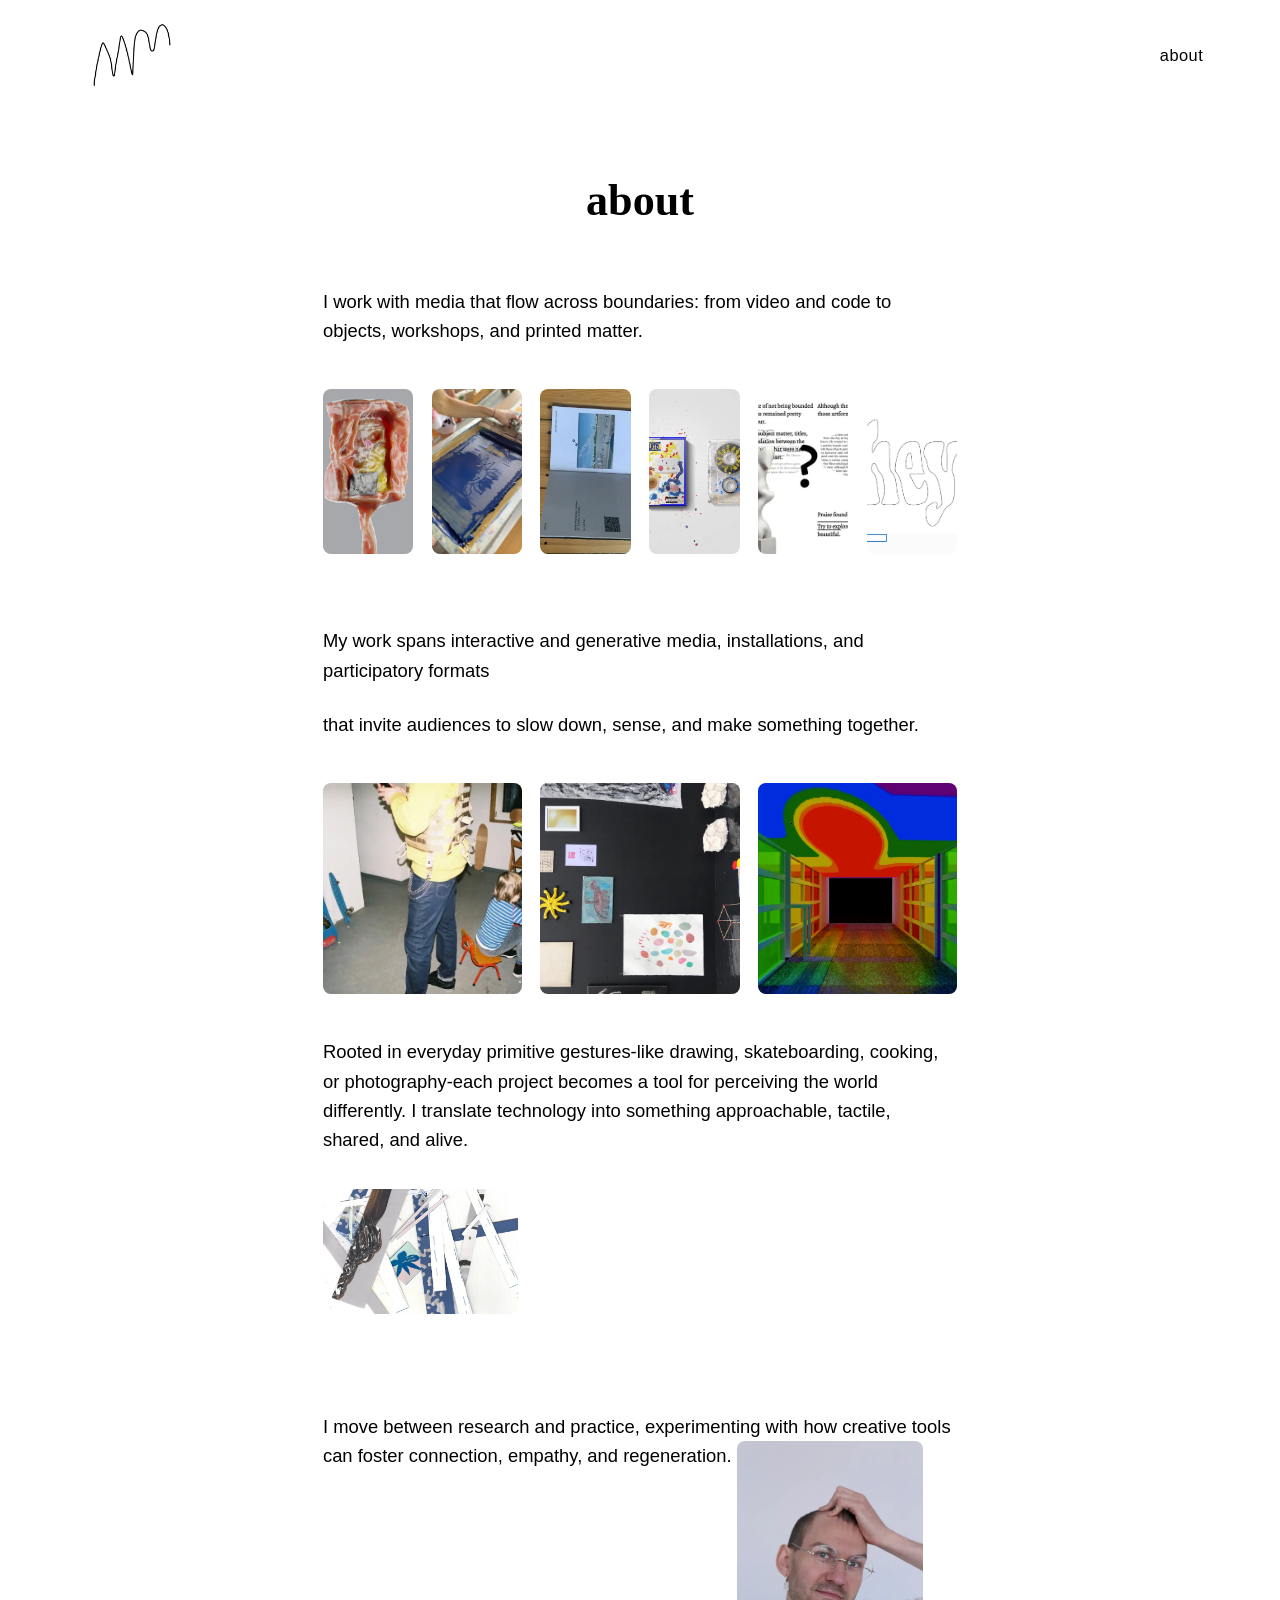
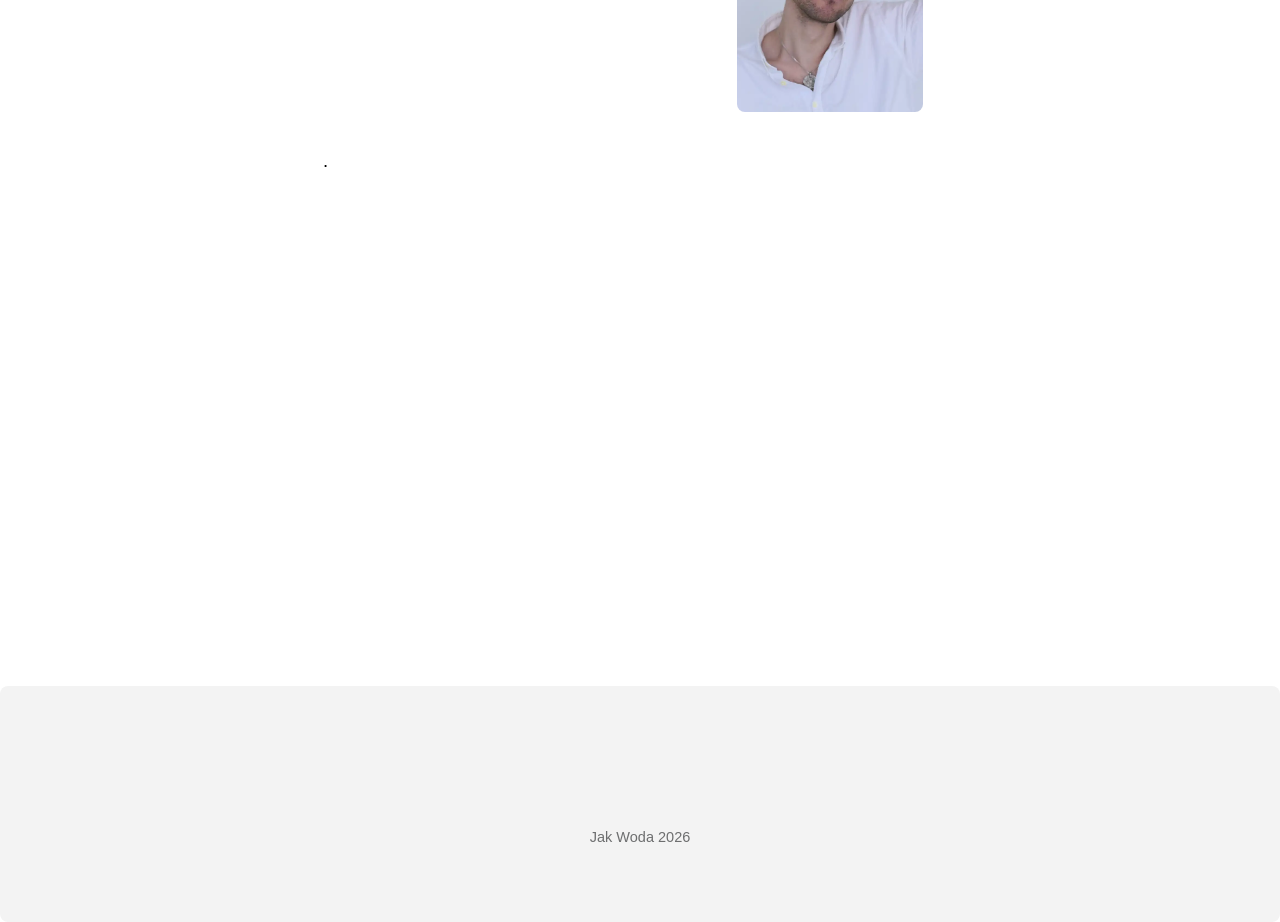
==== commit e0dff7d0: "Updated from Publii" ====
--- a/about/index.html
+++ b/about/index.html
@@ -1,6 +1,6 @@
-<!DOCTYPE html><html lang="en-gb"><head><meta charset="utf-8"><meta http-equiv="X-UA-Compatible" content="IE=edge"><meta name="viewport" content="width=device-width,initial-scale=1"><title>about - jakwoda</title><meta name="description" content="I work with media that flow across boundaries: from video and code to objects, workshops, and printed matter. My work&hellip;"><meta name="generator" content="Publii Open-Source CMS for Static Site"><link rel="canonical" href="https://jakwoda.github.io/about/"><link rel="alternate" type="application/atom+xml" href="https://jakwoda.github.io/feed.xml"><link rel="alternate" type="application/json" href="https://jakwoda.github.io/feed.json"><meta property="og:title" content="about"><meta property="og:image" content="https://jakwoda.github.io/media/website/Frame-143-1.png"><meta property="og:image:width" content="199"><meta property="og:image:height" content="199"><meta property="og:site_name" content="jakwoda"><meta property="og:description" content="I work with media that flow across boundaries: from video and code to objects, workshops, and printed matter. My work&hellip;"><meta property="og:url" content="https://jakwoda.github.io/about/"><meta property="og:type" content="article"><link rel="shortcut icon" href="https://jakwoda.github.io/media/website/Frame-143.png" type="image/png"><link rel="preload" href="https://jakwoda.github.io/assets/dynamic/fonts/worksans/worksans.woff2" as="font" type="font/woff2" crossorigin><link rel="preload" href="https://jakwoda.github.io/assets/dynamic/fonts/worksans/worksans-italic.woff2" as="font" type="font/woff2" crossorigin><link rel="preload" href="https://jakwoda.github.io/assets/dynamic/fonts/aleo/aleo.woff2" as="font" type="font/woff2" crossorigin><link rel="preload" href="https://jakwoda.github.io/assets/dynamic/fonts/aleo/aleo-italic.woff2" as="font" type="font/woff2" crossorigin><link rel="stylesheet" href="https://jakwoda.github.io/assets/css/style.css?v=0e46a0fe73ded3d433ca0a321598616b"><script type="application/ld+json">{"@context":"http://schema.org","@type":"Article","mainEntityOfPage":{"@type":"WebPage","@id":"https://jakwoda.github.io/about/"},"headline":"about","datePublished":"2026-03-11T12:42+01:00","dateModified":"2026-03-29T23:40+02:00","image":{"@type":"ImageObject","url":"https://jakwoda.github.io/media/website/Frame-143-1.png","height":199,"width":199},"description":"I work with media that flow across boundaries: from video and code to objects, workshops, and printed matter. My work&hellip;","author":{"@type":"Person","name":"jak woda","url":"https://jakwoda.github.io/authors/jak-woda/"},"publisher":{"@type":"Organization","name":"jak woda","logo":{"@type":"ImageObject","url":"https://jakwoda.github.io/media/website/Frame-143-1.png","height":199,"width":199}}}</script><noscript><style>img[loading] {
+<!DOCTYPE html><html lang="en-gb"><head><meta charset="utf-8"><meta http-equiv="X-UA-Compatible" content="IE=edge"><meta name="viewport" content="width=device-width,initial-scale=1"><title>about - jakwoda</title><meta name="description" content="I work with media that flow across boundaries: from video and code to objects, workshops, and printed matter. My work&hellip;"><meta name="generator" content="Publii Open-Source CMS for Static Site"><link rel="canonical" href="https://jakwoda.github.io/about/"><link rel="alternate" type="application/atom+xml" href="https://jakwoda.github.io/feed.xml"><link rel="alternate" type="application/json" href="https://jakwoda.github.io/feed.json"><meta property="og:title" content="about"><meta property="og:image" content="https://jakwoda.github.io/media/website/Frame-143-1.png"><meta property="og:image:width" content="199"><meta property="og:image:height" content="199"><meta property="og:site_name" content="jakwoda"><meta property="og:description" content="I work with media that flow across boundaries: from video and code to objects, workshops, and printed matter. My work&hellip;"><meta property="og:url" content="https://jakwoda.github.io/about/"><meta property="og:type" content="article"><link rel="shortcut icon" href="https://jakwoda.github.io/media/website/Frame-143.png" type="image/png"><link rel="preload" href="https://jakwoda.github.io/assets/dynamic/fonts/worksans/worksans.woff2" as="font" type="font/woff2" crossorigin><link rel="preload" href="https://jakwoda.github.io/assets/dynamic/fonts/worksans/worksans-italic.woff2" as="font" type="font/woff2" crossorigin><link rel="preload" href="https://jakwoda.github.io/assets/dynamic/fonts/aleo/aleo.woff2" as="font" type="font/woff2" crossorigin><link rel="preload" href="https://jakwoda.github.io/assets/dynamic/fonts/aleo/aleo-italic.woff2" as="font" type="font/woff2" crossorigin><link rel="stylesheet" href="https://jakwoda.github.io/assets/css/style.css?v=0e46a0fe73ded3d433ca0a321598616b"><script type="application/ld+json">{"@context":"http://schema.org","@type":"Article","mainEntityOfPage":{"@type":"WebPage","@id":"https://jakwoda.github.io/about/"},"headline":"about","datePublished":"2026-03-11T12:42+01:00","dateModified":"2026-03-30T21:38+02:00","image":{"@type":"ImageObject","url":"https://jakwoda.github.io/media/website/Frame-143-1.png","height":199,"width":199},"description":"I work with media that flow across boundaries: from video and code to objects, workshops, and printed matter. My work&hellip;","author":{"@type":"Person","name":"jak woda","url":"https://jakwoda.github.io/authors/jak-woda/"},"publisher":{"@type":"Organization","name":"jak woda","logo":{"@type":"ImageObject","url":"https://jakwoda.github.io/media/website/Frame-143-1.png","height":199,"width":199}}}</script><noscript><style>img[loading] {
                     opacity: 1;
-                }</style></noscript></head><body class="page-template"><header class="header" id="js-header"><a href="https://jakwoda.github.io/" class="logo"><img src="https://jakwoda.github.io/media/website/Frame-143-1.png" alt="jakwoda" width="199" height="199"></a><nav class="navbar js-navbar"><button class="navbar__toggle js-toggle" aria-label="Menu"><span class="navbar__toggle-box"><span class="navbar__toggle-inner">Menu</span></span></button><ul class="navbar__menu"><li class="active"><a href="https://jakwoda.github.io/about/" target="_self">about</a></li></ul></nav></header><main class="page"><div class="wrapper"><article class="content"><header class="content__header"><h1 class="content__title">about</h1></header><div class="content__inner"><div class="content__entry"><p><span style="font-weight: 400;">I work with media that flow across boundaries: from video and code to objects, workshops, and printed matter.<br></span></p><div class="gallery-wrapper"><div class="gallery" data-is-empty="false" data-translation="Add images" data-columns="6"><figure class="gallery__item"><a href="https://jakwoda.github.io/media/posts/2/gallery/Screenshot-2026-03-11-at-18.18.04.png" data-size="755x954"><img loading="lazy" src="https://jakwoda.github.io/media/posts/2/gallery/Screenshot-2026-03-11-at-18.18.04-thumbnail.webp" alt="" width="755" height="954"></a><figcaption>3d graphics</figcaption></figure><figure class="gallery__item"><a href="https://jakwoda.github.io/media/posts/2/gallery/Screenshot-2023-02-21-at-17.50.41.png" data-size="824x1506"><img loading="lazy" src="https://jakwoda.github.io/media/posts/2/gallery/Screenshot-2023-02-21-at-17.50.41-thumbnail.webp" alt="" width="768" height="1404"></a><figcaption>workshops</figcaption></figure><figure class="gallery__item"><a href="https://jakwoda.github.io/media/posts/2/gallery/IMG_7435.JPG" data-size="4032x3024"><img loading="lazy" src="https://jakwoda.github.io/media/posts/2/gallery/IMG_7435-thumbnail.webp" alt="" width="768" height="576"></a><figcaption>publications</figcaption></figure><figure class="gallery__item"><a href="https://jakwoda.github.io/media/posts/2/gallery/fopa-radio-lato-mockup.png" data-size="3500x2692"><img loading="lazy" src="https://jakwoda.github.io/media/posts/2/gallery/fopa-radio-lato-mockup-thumbnail.webp" alt="" width="768" height="591"></a><figcaption>music</figcaption></figure><figure class="gallery__item"><a href="https://jakwoda.github.io/media/posts/2/gallery/dada.png" data-size="2712x1420"><img loading="lazy" src="https://jakwoda.github.io/media/posts/2/gallery/dada-thumbnail.webp" alt="" width="768" height="402"></a><figcaption>websites</figcaption></figure><figure class="gallery__item"><a href="https://jakwoda.github.io/media/posts/2/gallery/creative-code.png" data-size="846x900"><img loading="lazy" src="https://jakwoda.github.io/media/posts/2/gallery/creative-code-thumbnail.webp" alt="" width="768" height="817"></a><figcaption>tools</figcaption></figure></div></div><p><span style="font-weight: 400;"><br>My work spans interactive and generative media, installations, and participatory formats that invite audiences to slow down, sense, and make something together.<br></span></p><div class="gallery-wrapper"><div class="gallery" data-is-empty="false" data-translation="Add images" data-columns="3"><figure class="gallery__item"><a href="https://jakwoda.github.io/media/posts/2/gallery/tumblr_plfwklJ3yx1sjq6f9o1_1280.jpg" data-size="1280x853"><img loading="lazy" src="https://jakwoda.github.io/media/posts/2/gallery/tumblr_plfwklJ3yx1sjq6f9o1_1280-thumbnail.webp" alt="" width="768" height="512"></a><figcaption>culture house residency</figcaption></figure><figure class="gallery__item"><a href="https://jakwoda.github.io/media/posts/2/gallery/IMG_2096.JPG" data-size="4032x3024"><img loading="lazy" src="https://jakwoda.github.io/media/posts/2/gallery/IMG_2096-thumbnail.webp" alt="participatory sculpture " width="768" height="576"></a><figcaption>participatory sculpture at exhibition</figcaption></figure><figure class="gallery__item"><a href="https://jakwoda.github.io/media/posts/2/gallery/Screenshot-2021-12-17-at-18.21.25.png" data-size="626x664"><img loading="lazy" src="https://jakwoda.github.io/media/posts/2/gallery/Screenshot-2021-12-17-at-18.21.25-thumbnail.webp" alt="interactive corridor" width="626" height="664"></a><figcaption>interactive corridor at university</figcaption></figure></div></div><p><span style="font-weight: 400;">Rooted in everyday primitive gestures-like drawing, skateboarding, cooking, or photography-each project becomes a tool for perceiving the world differently. I translate technology into something approachable, tactile, shared, and alive.</span></p><figure class="post__image"><img loading="lazy" src="https://jakwoda.github.io/media/posts/2/Screenshot-2026-03-11-at-18.05.26.png" alt="" width="195" height="125" sizes="(max-width: 48em) 100vw, 100vw" srcset="https://jakwoda.github.io/media/posts/2/responsive/Screenshot-2026-03-11-at-18.05.26-xs.webp 300w, https://jakwoda.github.io/media/posts/2/responsive/Screenshot-2026-03-11-at-18.05.26-sm.webp 480w, https://jakwoda.github.io/media/posts/2/responsive/Screenshot-2026-03-11-at-18.05.26-md.webp 768w"></figure><p> </p><figure class="post__image"><span style="font-weight: 400;">I move between research and practice, experimenting with how creative tools can foster connection, empathy, and regeneration. </span><img loading="lazy" src="https://jakwoda.github.io/media/posts/2/Screenshot-2026-03-11-at-18.01.48-2.png" alt="" width="186" height="271" sizes="(max-width: 48em) 100vw, 100vw" srcset="https://jakwoda.github.io/media/posts/2/responsive/Screenshot-2026-03-11-at-18.01.48-2-xs.webp 300w, https://jakwoda.github.io/media/posts/2/responsive/Screenshot-2026-03-11-at-18.01.48-2-sm.webp 480w, https://jakwoda.github.io/media/posts/2/responsive/Screenshot-2026-03-11-at-18.01.48-2-md.webp 768w"></figure>.         <p></p><p><span style="font-weight: 400;"><br><br></span></p></div></div></article></div></main><footer class="footer"><div class="footer__social"><a href="https://www.facebook.com/fopajakwoda/" aria-label="Facebook" class="facebook"><svg><use xlink:href="https://jakwoda.github.io/assets/svg/svg-map.svg#facebook"/></svg> </a><a href="instagram.com/quasiaqua" aria-label="Instagram" class="instagram"><svg><use xlink:href="https://jakwoda.github.io/assets/svg/svg-map.svg#instagram"/></svg> </a><a href="https://www.linkedin.com/in/mateusz-mieciek-723527b6/" aria-label="LinkedIn" class="linkedin"><svg><use xlink:href="https://jakwoda.github.io/assets/svg/svg-map.svg#linkedin"/></svg> </a><a href="https://www.youtube.com/@jakwoda" aria-label="Youtube" class="youtube"><svg><use xlink:href="https://jakwoda.github.io/assets/svg/svg-map.svg#youtube"/></svg></a></div><div class="footer__copyright">Jak Woda 2026</div></footer><script>window.publiiThemeMenuConfig = {    
+                }</style></noscript></head><body class="page-template"><header class="header" id="js-header"><a href="https://jakwoda.github.io/" class="logo"><img src="https://jakwoda.github.io/media/website/Frame-143-1.png" alt="jakwoda" width="199" height="199"></a><nav class="navbar js-navbar"><button class="navbar__toggle js-toggle" aria-label="Menu"><span class="navbar__toggle-box"><span class="navbar__toggle-inner">Menu</span></span></button><ul class="navbar__menu"><li class="active"><a href="https://jakwoda.github.io/about/" target="_self">about</a></li></ul></nav></header><main class="page"><div class="wrapper"><article class="content"><header class="content__header"><h1 class="content__title">about</h1></header><div class="content__inner"><div class="content__entry"><p><span style="font-weight: 400;">I work with media that flow across boundaries: from video and code to objects, workshops, and printed matter.<br></span></p><div class="gallery-wrapper"><div class="gallery" data-is-empty="false" data-translation="Add images" data-columns="6"><figure class="gallery__item"><a href="https://jakwoda.github.io/media/posts/2/gallery/Screenshot-2026-03-11-at-18.18.04.png" data-size="755x954"><img loading="lazy" src="https://jakwoda.github.io/media/posts/2/gallery/Screenshot-2026-03-11-at-18.18.04-thumbnail.webp" alt="" width="755" height="954"></a><figcaption>3d graphics</figcaption></figure><figure class="gallery__item"><a href="https://jakwoda.github.io/media/posts/2/gallery/Screenshot-2023-02-21-at-17.50.41.png" data-size="824x1506"><img loading="lazy" src="https://jakwoda.github.io/media/posts/2/gallery/Screenshot-2023-02-21-at-17.50.41-thumbnail.webp" alt="" width="768" height="1404"></a><figcaption>workshops</figcaption></figure><figure class="gallery__item"><a href="https://jakwoda.github.io/media/posts/2/gallery/IMG_7435.JPG" data-size="4032x3024"><img loading="lazy" src="https://jakwoda.github.io/media/posts/2/gallery/IMG_7435-thumbnail.webp" alt="" width="768" height="576"></a><figcaption>publications</figcaption></figure><figure class="gallery__item"><a href="https://jakwoda.github.io/media/posts/2/gallery/fopa-radio-lato-mockup.png" data-size="3500x2692"><img loading="lazy" src="https://jakwoda.github.io/media/posts/2/gallery/fopa-radio-lato-mockup-thumbnail.webp" alt="" width="768" height="591"></a><figcaption>music</figcaption></figure><figure class="gallery__item"><a href="https://jakwoda.github.io/media/posts/2/gallery/dada.png" data-size="2712x1420"><img loading="lazy" src="https://jakwoda.github.io/media/posts/2/gallery/dada-thumbnail.webp" alt="" width="768" height="402"></a><figcaption>websites</figcaption></figure><figure class="gallery__item"><a href="https://jakwoda.github.io/media/posts/2/gallery/creative-code.png" data-size="846x900"><img loading="lazy" src="https://jakwoda.github.io/media/posts/2/gallery/creative-code-thumbnail.webp" alt="" width="768" height="817"></a><figcaption>tools</figcaption></figure></div></div><p><span style="font-weight: 400;"><br>My work spans interactive and generative media, installations, and participatory formats</span></p><p><span style="font-weight: 400;">that invite audiences to slow down, sense, and make something together.<br></span></p><div class="gallery-wrapper"><div class="gallery" data-is-empty="false" data-translation="Add images" data-columns="3"><figure class="gallery__item"><a href="https://jakwoda.github.io/media/posts/2/gallery/tumblr_plfwklJ3yx1sjq6f9o1_1280.jpg" data-size="1280x853"><img loading="lazy" src="https://jakwoda.github.io/media/posts/2/gallery/tumblr_plfwklJ3yx1sjq6f9o1_1280-thumbnail.webp" alt="" width="768" height="512"></a><figcaption>culture house residency</figcaption></figure><figure class="gallery__item"><a href="https://jakwoda.github.io/media/posts/2/gallery/IMG_2096.JPG" data-size="4032x3024"><img loading="lazy" src="https://jakwoda.github.io/media/posts/2/gallery/IMG_2096-thumbnail.webp" alt="participatory sculpture " width="768" height="576"></a><figcaption>participatory sculpture at exhibition</figcaption></figure><figure class="gallery__item"><a href="https://jakwoda.github.io/media/posts/2/gallery/Screenshot-2021-12-17-at-18.21.25.png" data-size="626x664"><img loading="lazy" src="https://jakwoda.github.io/media/posts/2/gallery/Screenshot-2021-12-17-at-18.21.25-thumbnail.webp" alt="interactive corridor" width="626" height="664"></a><figcaption>interactive corridor at university</figcaption></figure></div></div><p><span style="font-weight: 400;">Rooted in everyday primitive gestures-like drawing, skateboarding, cooking, or photography-each project becomes a tool for perceiving the world differently. I translate technology into something approachable, tactile, shared, and alive.</span></p><figure class="post__image"><img loading="lazy" src="https://jakwoda.github.io/media/posts/2/Screenshot-2026-03-11-at-18.05.26.png" alt="" width="195" height="125" sizes="(max-width: 48em) 100vw, 100vw" srcset="https://jakwoda.github.io/media/posts/2/responsive/Screenshot-2026-03-11-at-18.05.26-xs.webp 300w, https://jakwoda.github.io/media/posts/2/responsive/Screenshot-2026-03-11-at-18.05.26-sm.webp 480w, https://jakwoda.github.io/media/posts/2/responsive/Screenshot-2026-03-11-at-18.05.26-md.webp 768w"></figure><p> </p><figure class="post__image"><span style="font-weight: 400;">I move between research and practice, experimenting with how creative tools can foster connection, empathy, and regeneration. </span><img loading="lazy" src="https://jakwoda.github.io/media/posts/2/Screenshot-2026-03-11-at-18.01.48-2.png" alt="" width="186" height="271" sizes="(max-width: 48em) 100vw, 100vw" srcset="https://jakwoda.github.io/media/posts/2/responsive/Screenshot-2026-03-11-at-18.01.48-2-xs.webp 300w, https://jakwoda.github.io/media/posts/2/responsive/Screenshot-2026-03-11-at-18.01.48-2-sm.webp 480w, https://jakwoda.github.io/media/posts/2/responsive/Screenshot-2026-03-11-at-18.01.48-2-md.webp 768w"></figure>.      <p></p><p> </p><p> </p><p> </p><p> </p><p>   </p><div class="gallery-wrapper"><div class="gallery" data-is-empty="true" data-translation="Add images" data-columns="3"> </div></div><p><span style="font-weight: 400;"><br><br></span></p></div></div></article></div></main><footer class="footer"><div class="footer__social"><a href="https://www.facebook.com/fopajakwoda/" aria-label="Facebook" class="facebook"><svg><use xlink:href="https://jakwoda.github.io/assets/svg/svg-map.svg#facebook"/></svg> </a><a href="instagram.com/quasiaqua" aria-label="Instagram" class="instagram"><svg><use xlink:href="https://jakwoda.github.io/assets/svg/svg-map.svg#instagram"/></svg> </a><a href="https://www.linkedin.com/in/mateusz-mieciek-723527b6/" aria-label="LinkedIn" class="linkedin"><svg><use xlink:href="https://jakwoda.github.io/assets/svg/svg-map.svg#linkedin"/></svg> </a><a href="https://www.youtube.com/@jakwoda" aria-label="Youtube" class="youtube"><svg><use xlink:href="https://jakwoda.github.io/assets/svg/svg-map.svg#youtube"/></svg></a></div><div class="footer__copyright">Jak Woda 2026</div></footer><script>window.publiiThemeMenuConfig = {    
       mobileMenuMode: 'sidebar',
       animationSpeed: 300,
       submenuWidth: 'auto',
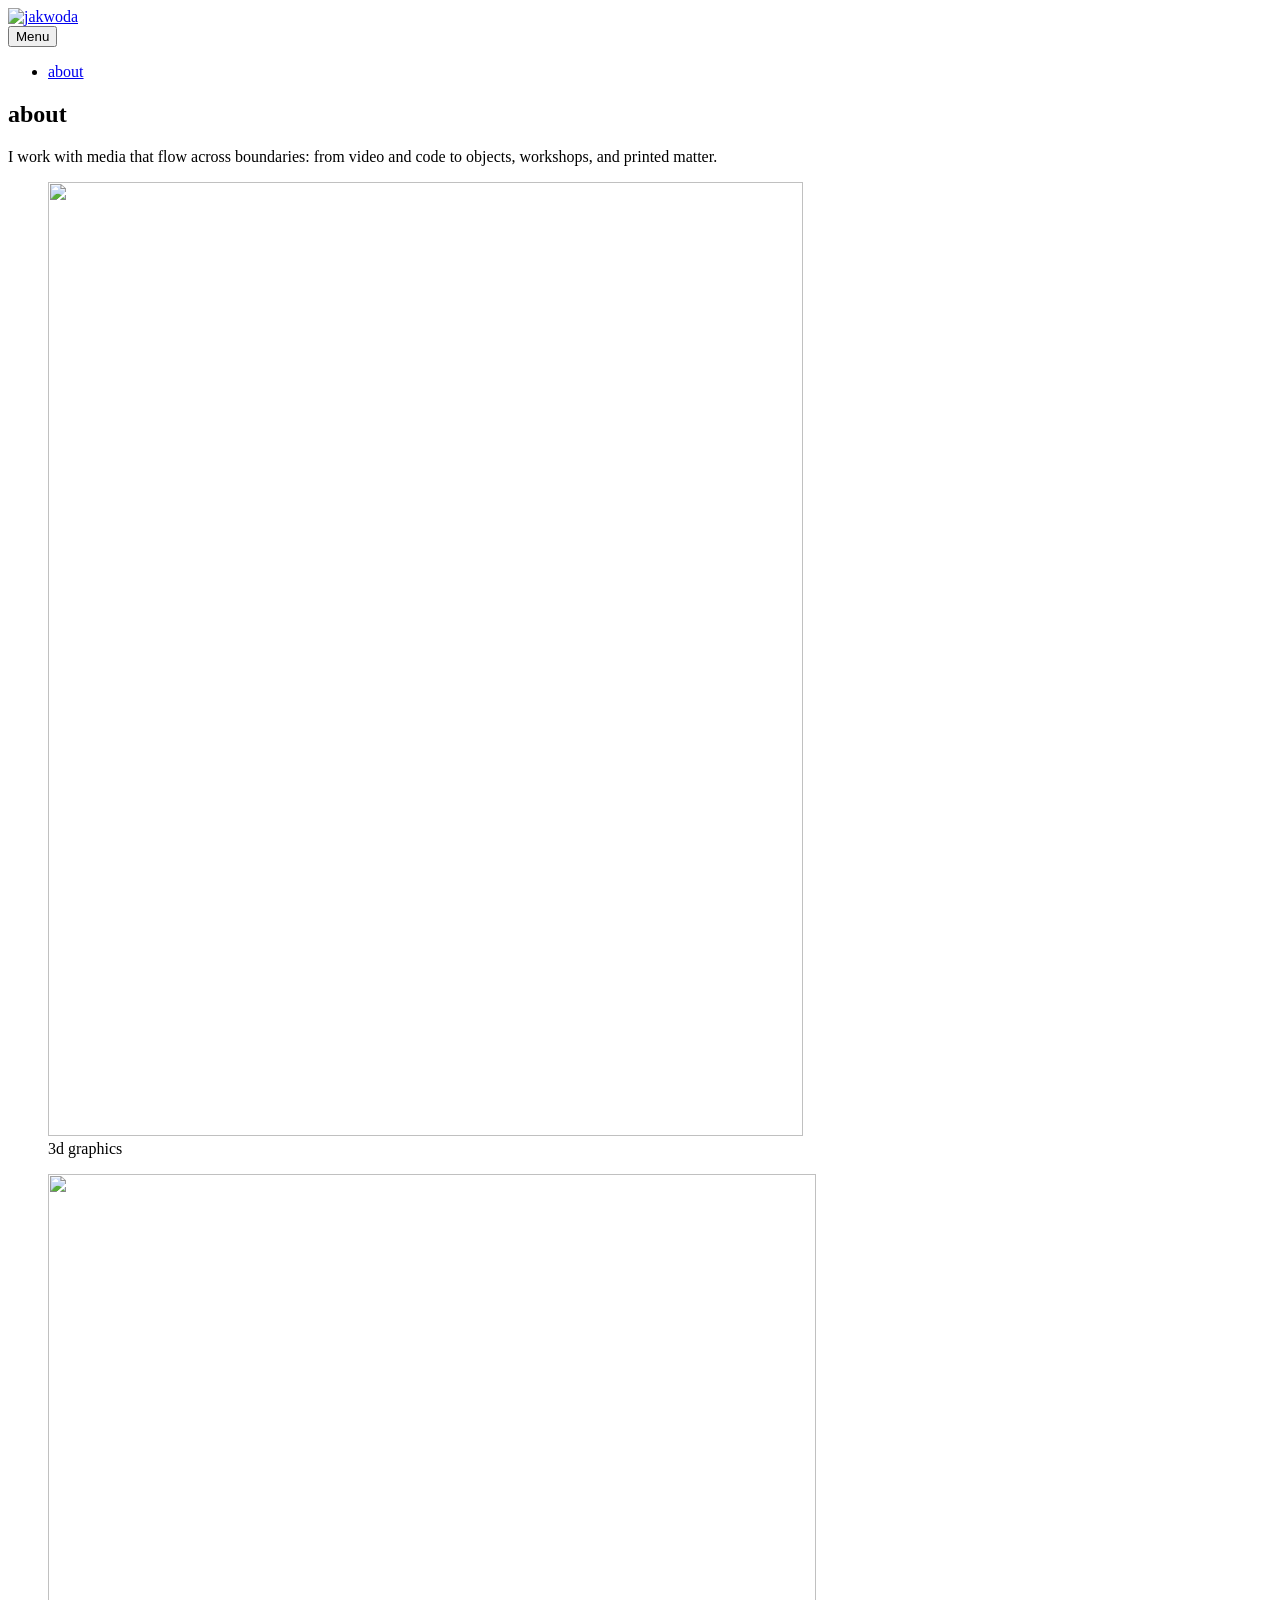
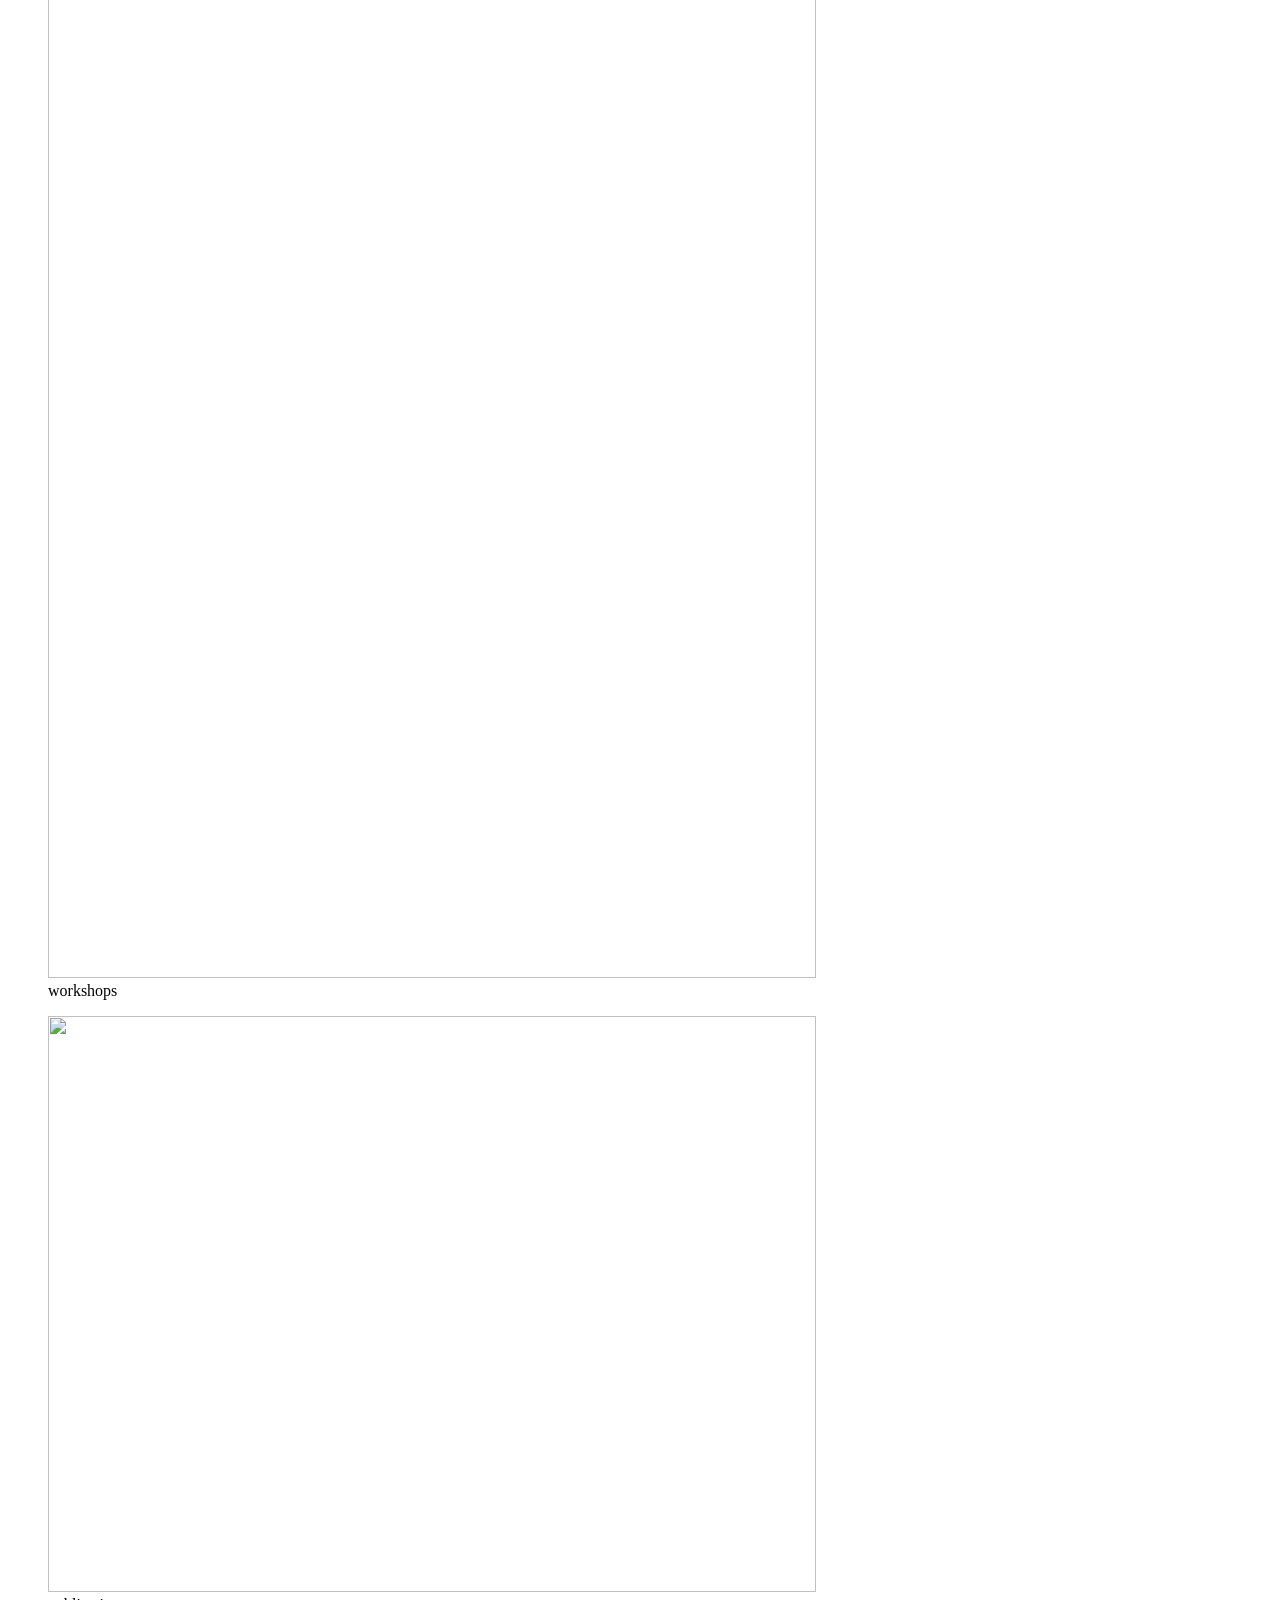
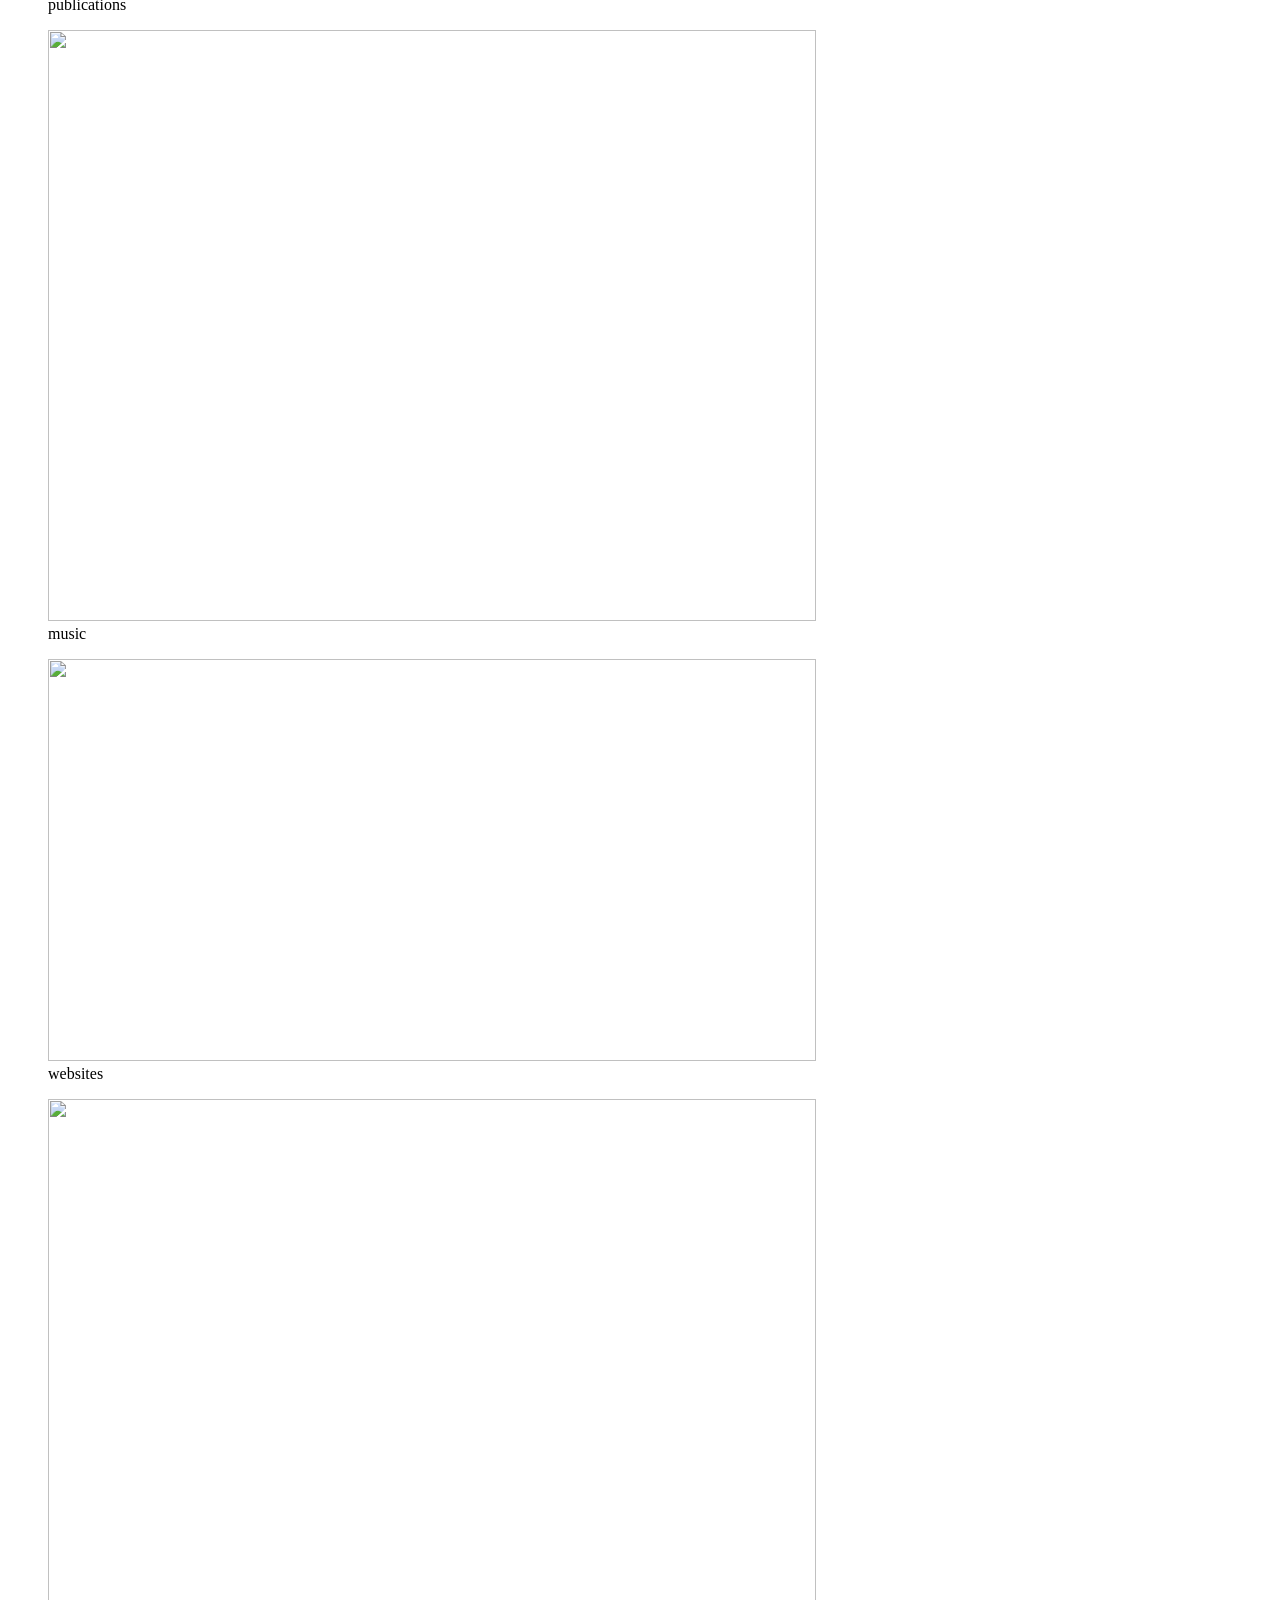
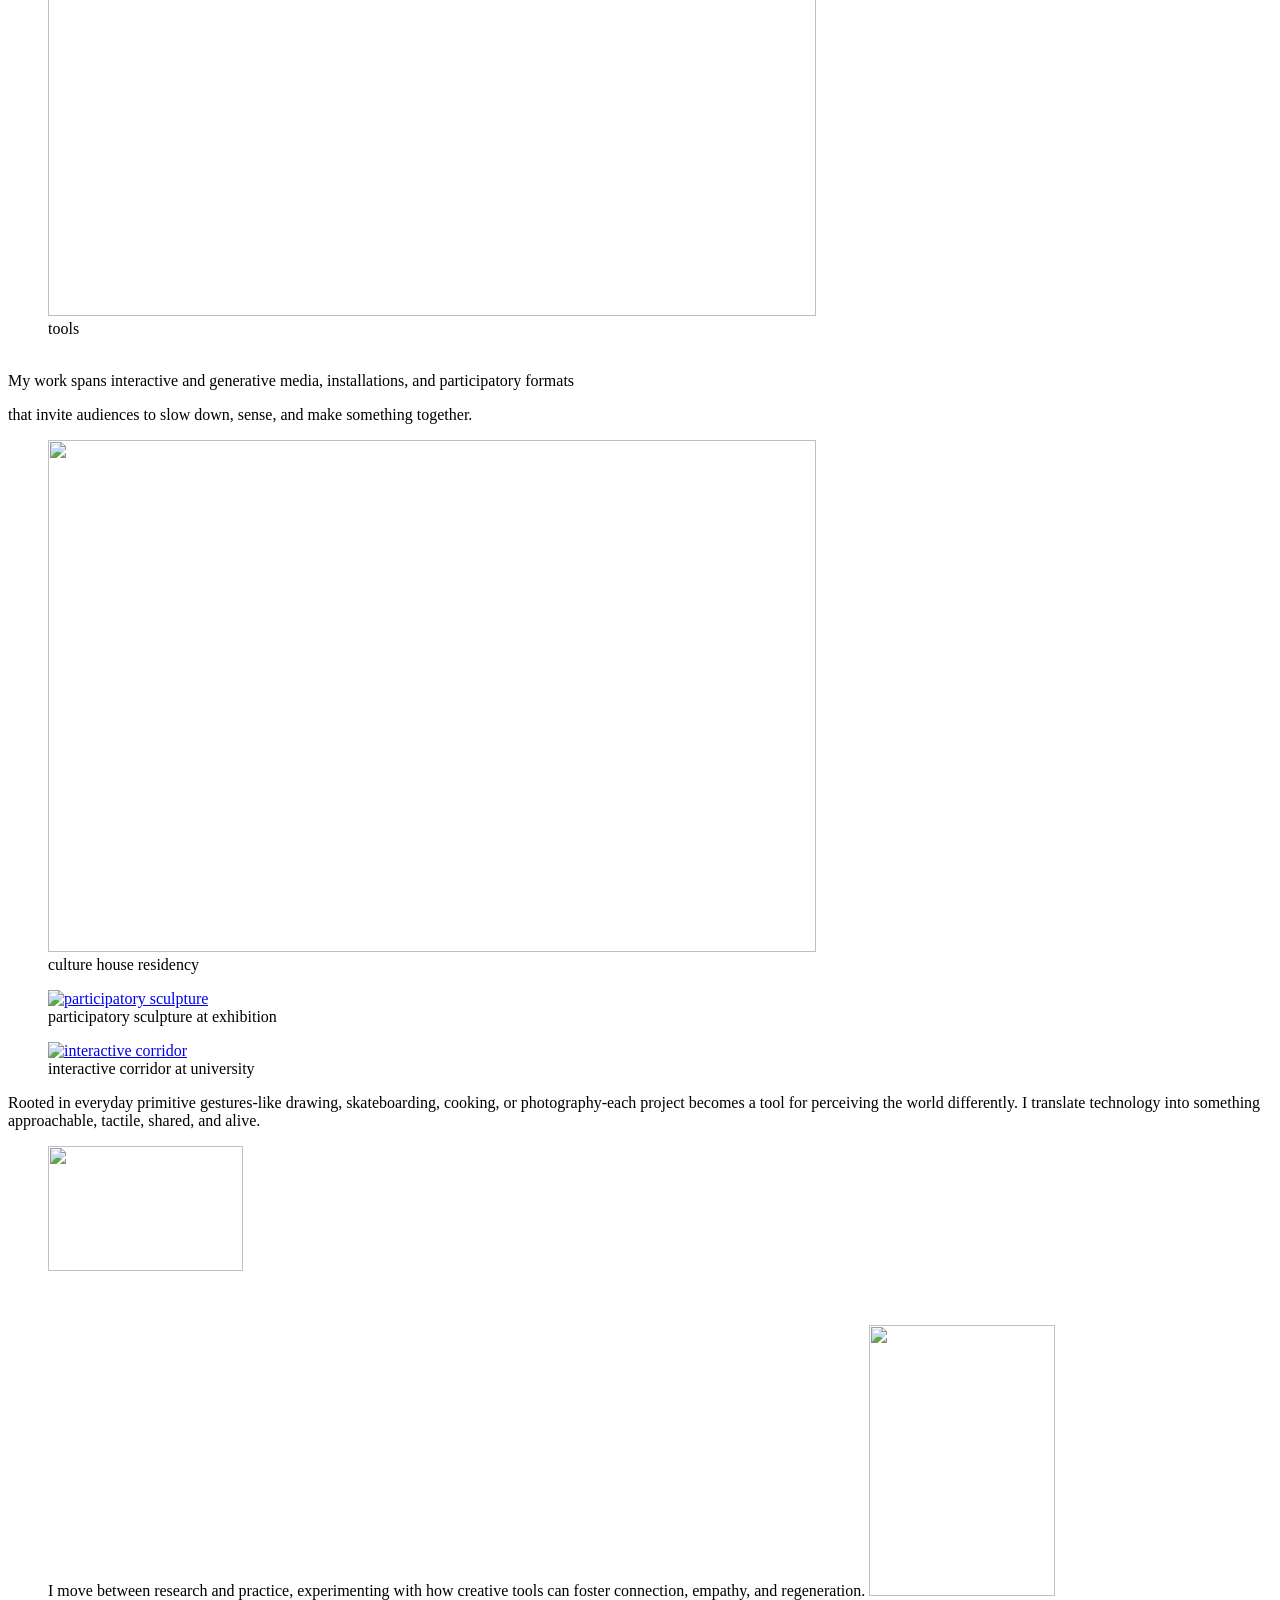
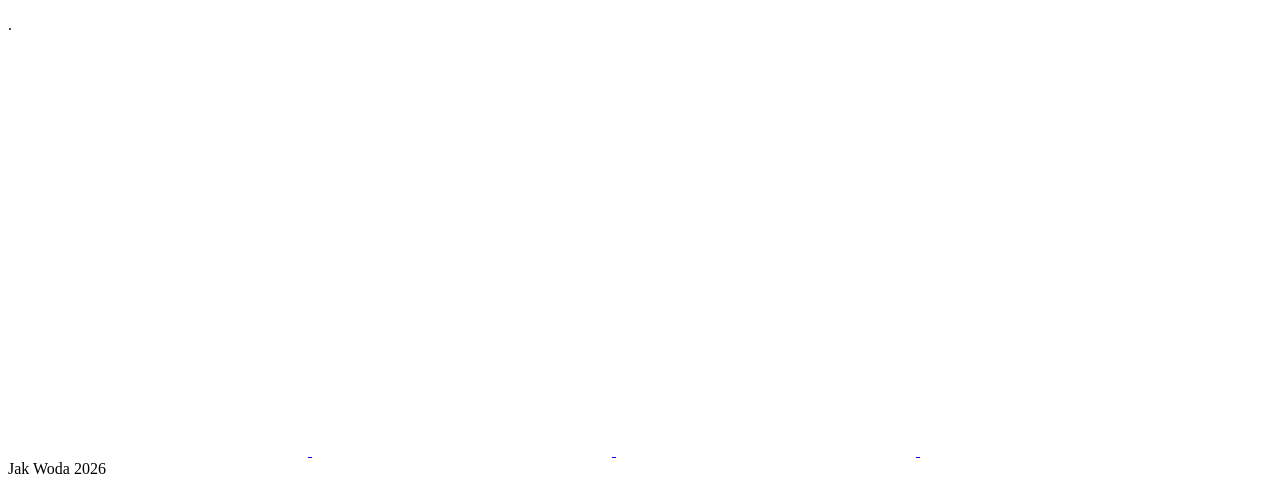
==== commit 4e393155: "Updated from Publii" ====
--- a/about/index.html
+++ b/about/index.html
@@ -1,13 +1,13 @@
-<!DOCTYPE html><html lang="en-gb"><head><meta charset="utf-8"><meta http-equiv="X-UA-Compatible" content="IE=edge"><meta name="viewport" content="width=device-width,initial-scale=1"><title>about - jakwoda</title><meta name="description" content="I work with media that flow across boundaries: from video and code to objects, workshops, and printed matter. My work&hellip;"><meta name="generator" content="Publii Open-Source CMS for Static Site"><link rel="canonical" href="https://jakwoda.github.io/about/"><link rel="alternate" type="application/atom+xml" href="https://jakwoda.github.io/feed.xml"><link rel="alternate" type="application/json" href="https://jakwoda.github.io/feed.json"><meta property="og:title" content="about"><meta property="og:image" content="https://jakwoda.github.io/media/website/Frame-143-1.png"><meta property="og:image:width" content="199"><meta property="og:image:height" content="199"><meta property="og:site_name" content="jakwoda"><meta property="og:description" content="I work with media that flow across boundaries: from video and code to objects, workshops, and printed matter. My work&hellip;"><meta property="og:url" content="https://jakwoda.github.io/about/"><meta property="og:type" content="article"><link rel="shortcut icon" href="https://jakwoda.github.io/media/website/Frame-143.png" type="image/png"><link rel="preload" href="https://jakwoda.github.io/assets/dynamic/fonts/worksans/worksans.woff2" as="font" type="font/woff2" crossorigin><link rel="preload" href="https://jakwoda.github.io/assets/dynamic/fonts/worksans/worksans-italic.woff2" as="font" type="font/woff2" crossorigin><link rel="preload" href="https://jakwoda.github.io/assets/dynamic/fonts/aleo/aleo.woff2" as="font" type="font/woff2" crossorigin><link rel="preload" href="https://jakwoda.github.io/assets/dynamic/fonts/aleo/aleo-italic.woff2" as="font" type="font/woff2" crossorigin><link rel="stylesheet" href="https://jakwoda.github.io/assets/css/style.css?v=0e46a0fe73ded3d433ca0a321598616b"><script type="application/ld+json">{"@context":"http://schema.org","@type":"Article","mainEntityOfPage":{"@type":"WebPage","@id":"https://jakwoda.github.io/about/"},"headline":"about","datePublished":"2026-03-11T12:42+01:00","dateModified":"2026-03-30T21:38+02:00","image":{"@type":"ImageObject","url":"https://jakwoda.github.io/media/website/Frame-143-1.png","height":199,"width":199},"description":"I work with media that flow across boundaries: from video and code to objects, workshops, and printed matter. My work&hellip;","author":{"@type":"Person","name":"jak woda","url":"https://jakwoda.github.io/authors/jak-woda/"},"publisher":{"@type":"Organization","name":"jak woda","logo":{"@type":"ImageObject","url":"https://jakwoda.github.io/media/website/Frame-143-1.png","height":199,"width":199}}}</script><noscript><style>img[loading] {
+<!DOCTYPE html><html lang="en-gb"><head><meta charset="utf-8"><meta http-equiv="X-UA-Compatible" content="IE=edge"><meta name="viewport" content="width=device-width,initial-scale=1"><title>about - jakwoda</title><meta name="description" content="I work with media that flow across boundaries: from video and code to objects, workshops, and printed matter. My work&hellip;"><meta name="generator" content="Publii Open-Source CMS for Static Site"><link rel="canonical" href="https://mieciek.com/about/"><link rel="alternate" type="application/atom+xml" href="https://mieciek.com/feed.xml"><link rel="alternate" type="application/json" href="https://mieciek.com/feed.json"><meta property="og:title" content="about"><meta property="og:image" content="https://mieciek.com/media/website/Frame-143-1.png"><meta property="og:image:width" content="199"><meta property="og:image:height" content="199"><meta property="og:site_name" content="jakwoda"><meta property="og:description" content="I work with media that flow across boundaries: from video and code to objects, workshops, and printed matter. My work&hellip;"><meta property="og:url" content="https://mieciek.com/about/"><meta property="og:type" content="article"><link rel="shortcut icon" href="https://mieciek.com/media/website/Frame-143.png" type="image/png"><link rel="preload" href="https://mieciek.com/assets/dynamic/fonts/worksans/worksans.woff2" as="font" type="font/woff2" crossorigin><link rel="preload" href="https://mieciek.com/assets/dynamic/fonts/worksans/worksans-italic.woff2" as="font" type="font/woff2" crossorigin><link rel="preload" href="https://mieciek.com/assets/dynamic/fonts/aleo/aleo.woff2" as="font" type="font/woff2" crossorigin><link rel="preload" href="https://mieciek.com/assets/dynamic/fonts/aleo/aleo-italic.woff2" as="font" type="font/woff2" crossorigin><link rel="stylesheet" href="https://mieciek.com/assets/css/style.css?v=0e46a0fe73ded3d433ca0a321598616b"><script type="application/ld+json">{"@context":"http://schema.org","@type":"Article","mainEntityOfPage":{"@type":"WebPage","@id":"https://mieciek.com/about/"},"headline":"about","datePublished":"2026-03-11T12:42+01:00","dateModified":"2026-03-30T21:38+02:00","image":{"@type":"ImageObject","url":"https://mieciek.com/media/website/Frame-143-1.png","height":199,"width":199},"description":"I work with media that flow across boundaries: from video and code to objects, workshops, and printed matter. My work&hellip;","author":{"@type":"Person","name":"jak woda","url":"https://mieciek.com/authors/jak-woda/"},"publisher":{"@type":"Organization","name":"jak woda","logo":{"@type":"ImageObject","url":"https://mieciek.com/media/website/Frame-143-1.png","height":199,"width":199}}}</script><noscript><style>img[loading] {
                     opacity: 1;
-                }</style></noscript></head><body class="page-template"><header class="header" id="js-header"><a href="https://jakwoda.github.io/" class="logo"><img src="https://jakwoda.github.io/media/website/Frame-143-1.png" alt="jakwoda" width="199" height="199"></a><nav class="navbar js-navbar"><button class="navbar__toggle js-toggle" aria-label="Menu"><span class="navbar__toggle-box"><span class="navbar__toggle-inner">Menu</span></span></button><ul class="navbar__menu"><li class="active"><a href="https://jakwoda.github.io/about/" target="_self">about</a></li></ul></nav></header><main class="page"><div class="wrapper"><article class="content"><header class="content__header"><h1 class="content__title">about</h1></header><div class="content__inner"><div class="content__entry"><p><span style="font-weight: 400;">I work with media that flow across boundaries: from video and code to objects, workshops, and printed matter.<br></span></p><div class="gallery-wrapper"><div class="gallery" data-is-empty="false" data-translation="Add images" data-columns="6"><figure class="gallery__item"><a href="https://jakwoda.github.io/media/posts/2/gallery/Screenshot-2026-03-11-at-18.18.04.png" data-size="755x954"><img loading="lazy" src="https://jakwoda.github.io/media/posts/2/gallery/Screenshot-2026-03-11-at-18.18.04-thumbnail.webp" alt="" width="755" height="954"></a><figcaption>3d graphics</figcaption></figure><figure class="gallery__item"><a href="https://jakwoda.github.io/media/posts/2/gallery/Screenshot-2023-02-21-at-17.50.41.png" data-size="824x1506"><img loading="lazy" src="https://jakwoda.github.io/media/posts/2/gallery/Screenshot-2023-02-21-at-17.50.41-thumbnail.webp" alt="" width="768" height="1404"></a><figcaption>workshops</figcaption></figure><figure class="gallery__item"><a href="https://jakwoda.github.io/media/posts/2/gallery/IMG_7435.JPG" data-size="4032x3024"><img loading="lazy" src="https://jakwoda.github.io/media/posts/2/gallery/IMG_7435-thumbnail.webp" alt="" width="768" height="576"></a><figcaption>publications</figcaption></figure><figure class="gallery__item"><a href="https://jakwoda.github.io/media/posts/2/gallery/fopa-radio-lato-mockup.png" data-size="3500x2692"><img loading="lazy" src="https://jakwoda.github.io/media/posts/2/gallery/fopa-radio-lato-mockup-thumbnail.webp" alt="" width="768" height="591"></a><figcaption>music</figcaption></figure><figure class="gallery__item"><a href="https://jakwoda.github.io/media/posts/2/gallery/dada.png" data-size="2712x1420"><img loading="lazy" src="https://jakwoda.github.io/media/posts/2/gallery/dada-thumbnail.webp" alt="" width="768" height="402"></a><figcaption>websites</figcaption></figure><figure class="gallery__item"><a href="https://jakwoda.github.io/media/posts/2/gallery/creative-code.png" data-size="846x900"><img loading="lazy" src="https://jakwoda.github.io/media/posts/2/gallery/creative-code-thumbnail.webp" alt="" width="768" height="817"></a><figcaption>tools</figcaption></figure></div></div><p><span style="font-weight: 400;"><br>My work spans interactive and generative media, installations, and participatory formats</span></p><p><span style="font-weight: 400;">that invite audiences to slow down, sense, and make something together.<br></span></p><div class="gallery-wrapper"><div class="gallery" data-is-empty="false" data-translation="Add images" data-columns="3"><figure class="gallery__item"><a href="https://jakwoda.github.io/media/posts/2/gallery/tumblr_plfwklJ3yx1sjq6f9o1_1280.jpg" data-size="1280x853"><img loading="lazy" src="https://jakwoda.github.io/media/posts/2/gallery/tumblr_plfwklJ3yx1sjq6f9o1_1280-thumbnail.webp" alt="" width="768" height="512"></a><figcaption>culture house residency</figcaption></figure><figure class="gallery__item"><a href="https://jakwoda.github.io/media/posts/2/gallery/IMG_2096.JPG" data-size="4032x3024"><img loading="lazy" src="https://jakwoda.github.io/media/posts/2/gallery/IMG_2096-thumbnail.webp" alt="participatory sculpture " width="768" height="576"></a><figcaption>participatory sculpture at exhibition</figcaption></figure><figure class="gallery__item"><a href="https://jakwoda.github.io/media/posts/2/gallery/Screenshot-2021-12-17-at-18.21.25.png" data-size="626x664"><img loading="lazy" src="https://jakwoda.github.io/media/posts/2/gallery/Screenshot-2021-12-17-at-18.21.25-thumbnail.webp" alt="interactive corridor" width="626" height="664"></a><figcaption>interactive corridor at university</figcaption></figure></div></div><p><span style="font-weight: 400;">Rooted in everyday primitive gestures-like drawing, skateboarding, cooking, or photography-each project becomes a tool for perceiving the world differently. I translate technology into something approachable, tactile, shared, and alive.</span></p><figure class="post__image"><img loading="lazy" src="https://jakwoda.github.io/media/posts/2/Screenshot-2026-03-11-at-18.05.26.png" alt="" width="195" height="125" sizes="(max-width: 48em) 100vw, 100vw" srcset="https://jakwoda.github.io/media/posts/2/responsive/Screenshot-2026-03-11-at-18.05.26-xs.webp 300w, https://jakwoda.github.io/media/posts/2/responsive/Screenshot-2026-03-11-at-18.05.26-sm.webp 480w, https://jakwoda.github.io/media/posts/2/responsive/Screenshot-2026-03-11-at-18.05.26-md.webp 768w"></figure><p> </p><figure class="post__image"><span style="font-weight: 400;">I move between research and practice, experimenting with how creative tools can foster connection, empathy, and regeneration. </span><img loading="lazy" src="https://jakwoda.github.io/media/posts/2/Screenshot-2026-03-11-at-18.01.48-2.png" alt="" width="186" height="271" sizes="(max-width: 48em) 100vw, 100vw" srcset="https://jakwoda.github.io/media/posts/2/responsive/Screenshot-2026-03-11-at-18.01.48-2-xs.webp 300w, https://jakwoda.github.io/media/posts/2/responsive/Screenshot-2026-03-11-at-18.01.48-2-sm.webp 480w, https://jakwoda.github.io/media/posts/2/responsive/Screenshot-2026-03-11-at-18.01.48-2-md.webp 768w"></figure>.      <p></p><p> </p><p> </p><p> </p><p> </p><p>   </p><div class="gallery-wrapper"><div class="gallery" data-is-empty="true" data-translation="Add images" data-columns="3"> </div></div><p><span style="font-weight: 400;"><br><br></span></p></div></div></article></div></main><footer class="footer"><div class="footer__social"><a href="https://www.facebook.com/fopajakwoda/" aria-label="Facebook" class="facebook"><svg><use xlink:href="https://jakwoda.github.io/assets/svg/svg-map.svg#facebook"/></svg> </a><a href="instagram.com/quasiaqua" aria-label="Instagram" class="instagram"><svg><use xlink:href="https://jakwoda.github.io/assets/svg/svg-map.svg#instagram"/></svg> </a><a href="https://www.linkedin.com/in/mateusz-mieciek-723527b6/" aria-label="LinkedIn" class="linkedin"><svg><use xlink:href="https://jakwoda.github.io/assets/svg/svg-map.svg#linkedin"/></svg> </a><a href="https://www.youtube.com/@jakwoda" aria-label="Youtube" class="youtube"><svg><use xlink:href="https://jakwoda.github.io/assets/svg/svg-map.svg#youtube"/></svg></a></div><div class="footer__copyright">Jak Woda 2026</div></footer><script>window.publiiThemeMenuConfig = {    
+                }</style></noscript></head><body class="page-template"><header class="header" id="js-header"><a href="https://mieciek.com/" class="logo"><img src="https://mieciek.com/media/website/Frame-143-1.png" alt="jakwoda" width="199" height="199"></a><nav class="navbar js-navbar"><button class="navbar__toggle js-toggle" aria-label="Menu"><span class="navbar__toggle-box"><span class="navbar__toggle-inner">Menu</span></span></button><ul class="navbar__menu"><li class="active"><a href="https://mieciek.com/about/" target="_self">about</a></li></ul></nav></header><main class="page"><div class="wrapper"><article class="content"><header class="content__header"><h1 class="content__title">about</h1></header><div class="content__inner"><div class="content__entry"><p><span style="font-weight: 400;">I work with media that flow across boundaries: from video and code to objects, workshops, and printed matter.<br></span></p><div class="gallery-wrapper"><div class="gallery" data-is-empty="false" data-translation="Add images" data-columns="6"><figure class="gallery__item"><a href="https://mieciek.com/media/posts/2/gallery/Screenshot-2026-03-11-at-18.18.04.png" data-size="755x954"><img loading="lazy" src="https://mieciek.com/media/posts/2/gallery/Screenshot-2026-03-11-at-18.18.04-thumbnail.webp" alt="" width="755" height="954"></a><figcaption>3d graphics</figcaption></figure><figure class="gallery__item"><a href="https://mieciek.com/media/posts/2/gallery/Screenshot-2023-02-21-at-17.50.41.png" data-size="824x1506"><img loading="lazy" src="https://mieciek.com/media/posts/2/gallery/Screenshot-2023-02-21-at-17.50.41-thumbnail.webp" alt="" width="768" height="1404"></a><figcaption>workshops</figcaption></figure><figure class="gallery__item"><a href="https://mieciek.com/media/posts/2/gallery/IMG_7435.JPG" data-size="4032x3024"><img loading="lazy" src="https://mieciek.com/media/posts/2/gallery/IMG_7435-thumbnail.webp" alt="" width="768" height="576"></a><figcaption>publications</figcaption></figure><figure class="gallery__item"><a href="https://mieciek.com/media/posts/2/gallery/fopa-radio-lato-mockup.png" data-size="3500x2692"><img loading="lazy" src="https://mieciek.com/media/posts/2/gallery/fopa-radio-lato-mockup-thumbnail.webp" alt="" width="768" height="591"></a><figcaption>music</figcaption></figure><figure class="gallery__item"><a href="https://mieciek.com/media/posts/2/gallery/dada.png" data-size="2712x1420"><img loading="lazy" src="https://mieciek.com/media/posts/2/gallery/dada-thumbnail.webp" alt="" width="768" height="402"></a><figcaption>websites</figcaption></figure><figure class="gallery__item"><a href="https://mieciek.com/media/posts/2/gallery/creative-code.png" data-size="846x900"><img loading="lazy" src="https://mieciek.com/media/posts/2/gallery/creative-code-thumbnail.webp" alt="" width="768" height="817"></a><figcaption>tools</figcaption></figure></div></div><p><span style="font-weight: 400;"><br>My work spans interactive and generative media, installations, and participatory formats</span></p><p><span style="font-weight: 400;">that invite audiences to slow down, sense, and make something together.<br></span></p><div class="gallery-wrapper"><div class="gallery" data-is-empty="false" data-translation="Add images" data-columns="3"><figure class="gallery__item"><a href="https://mieciek.com/media/posts/2/gallery/tumblr_plfwklJ3yx1sjq6f9o1_1280.jpg" data-size="1280x853"><img loading="lazy" src="https://mieciek.com/media/posts/2/gallery/tumblr_plfwklJ3yx1sjq6f9o1_1280-thumbnail.webp" alt="" width="768" height="512"></a><figcaption>culture house residency</figcaption></figure><figure class="gallery__item"><a href="https://mieciek.com/media/posts/2/gallery/IMG_2096.JPG" data-size="4032x3024"><img loading="lazy" src="https://mieciek.com/media/posts/2/gallery/IMG_2096-thumbnail.webp" alt="participatory sculpture " width="768" height="576"></a><figcaption>participatory sculpture at exhibition</figcaption></figure><figure class="gallery__item"><a href="https://mieciek.com/media/posts/2/gallery/Screenshot-2021-12-17-at-18.21.25.png" data-size="626x664"><img loading="lazy" src="https://mieciek.com/media/posts/2/gallery/Screenshot-2021-12-17-at-18.21.25-thumbnail.webp" alt="interactive corridor" width="626" height="664"></a><figcaption>interactive corridor at university</figcaption></figure></div></div><p><span style="font-weight: 400;">Rooted in everyday primitive gestures-like drawing, skateboarding, cooking, or photography-each project becomes a tool for perceiving the world differently. I translate technology into something approachable, tactile, shared, and alive.</span></p><figure class="post__image"><img loading="lazy" src="https://mieciek.com/media/posts/2/Screenshot-2026-03-11-at-18.05.26.png" alt="" width="195" height="125" sizes="(max-width: 48em) 100vw, 100vw" srcset="https://mieciek.com/media/posts/2/responsive/Screenshot-2026-03-11-at-18.05.26-xs.webp 300w, https://mieciek.com/media/posts/2/responsive/Screenshot-2026-03-11-at-18.05.26-sm.webp 480w, https://mieciek.com/media/posts/2/responsive/Screenshot-2026-03-11-at-18.05.26-md.webp 768w"></figure><p> </p><figure class="post__image"><span style="font-weight: 400;">I move between research and practice, experimenting with how creative tools can foster connection, empathy, and regeneration. </span><img loading="lazy" src="https://mieciek.com/media/posts/2/Screenshot-2026-03-11-at-18.01.48-2.png" alt="" width="186" height="271" sizes="(max-width: 48em) 100vw, 100vw" srcset="https://mieciek.com/media/posts/2/responsive/Screenshot-2026-03-11-at-18.01.48-2-xs.webp 300w, https://mieciek.com/media/posts/2/responsive/Screenshot-2026-03-11-at-18.01.48-2-sm.webp 480w, https://mieciek.com/media/posts/2/responsive/Screenshot-2026-03-11-at-18.01.48-2-md.webp 768w"></figure>.      <p></p><p> </p><p> </p><p> </p><p> </p><p>   </p><div class="gallery-wrapper"><div class="gallery" data-is-empty="true" data-translation="Add images" data-columns="3"> </div></div><p><span style="font-weight: 400;"><br><br></span></p></div></div></article></div></main><footer class="footer"><div class="footer__social"><a href="https://www.facebook.com/fopajakwoda/" aria-label="Facebook" class="facebook"><svg><use xlink:href="https://mieciek.com/assets/svg/svg-map.svg#facebook"/></svg> </a><a href="instagram.com/quasiaqua" aria-label="Instagram" class="instagram"><svg><use xlink:href="https://mieciek.com/assets/svg/svg-map.svg#instagram"/></svg> </a><a href="https://www.linkedin.com/in/mateusz-mieciek-723527b6/" aria-label="LinkedIn" class="linkedin"><svg><use xlink:href="https://mieciek.com/assets/svg/svg-map.svg#linkedin"/></svg> </a><a href="https://www.youtube.com/@jakwoda" aria-label="Youtube" class="youtube"><svg><use xlink:href="https://mieciek.com/assets/svg/svg-map.svg#youtube"/></svg></a></div><div class="footer__copyright">Jak Woda 2026</div></footer><script>window.publiiThemeMenuConfig = {    
       mobileMenuMode: 'sidebar',
       animationSpeed: 300,
       submenuWidth: 'auto',
       doubleClickTime: 500,
       mobileMenuExpandableSubmenus: true, 
       relatedContainerForOverlayMenuSelector: '.navbar',
-   };</script><script defer="defer" src="https://jakwoda.github.io/assets/js/scripts.min.js?v=1b09dc64eb6086ddc9720890661ff038"></script><script>var images = document.querySelectorAll('img[loading]');
+   };</script><script defer="defer" src="https://mieciek.com/assets/js/scripts.min.js?v=1b09dc64eb6086ddc9720890661ff038"></script><script>var images = document.querySelectorAll('img[loading]');
 
       for (var i = 0; i < images.length; i++) {
          if (images[i].complete) {
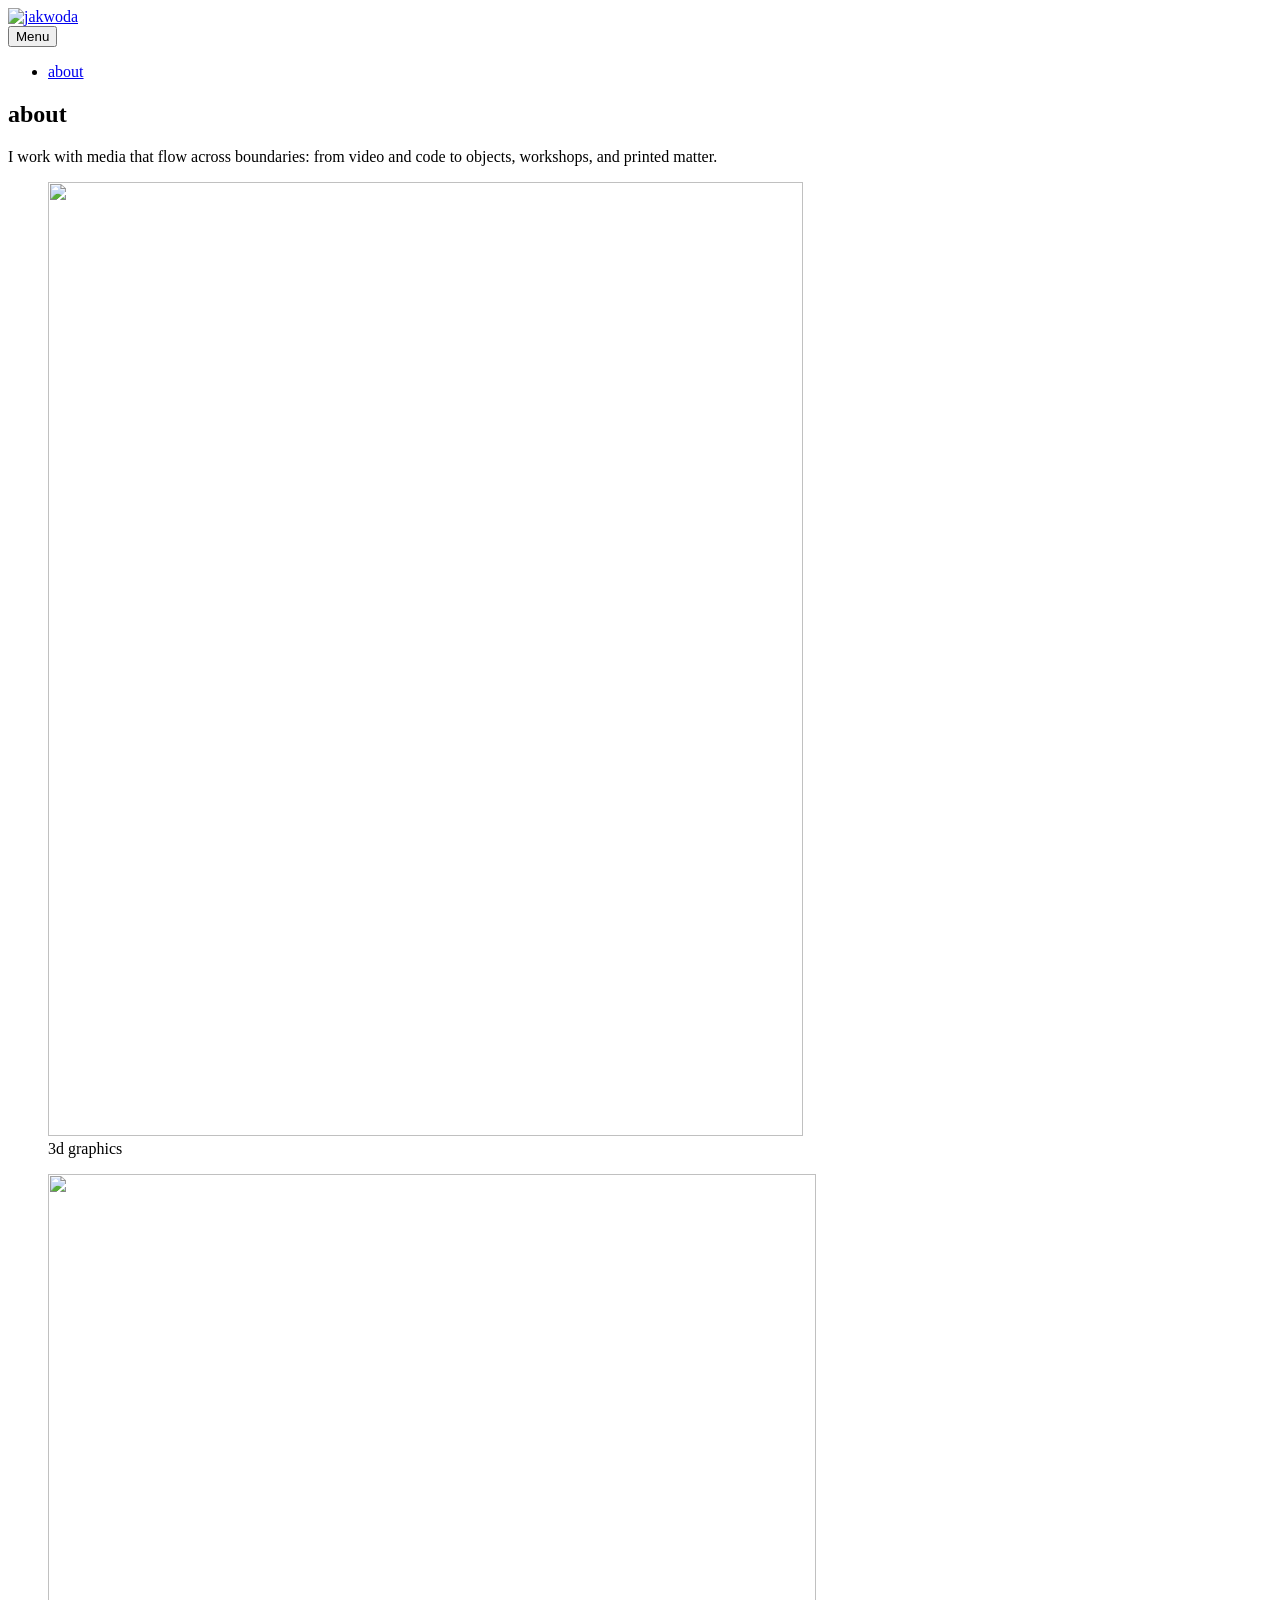
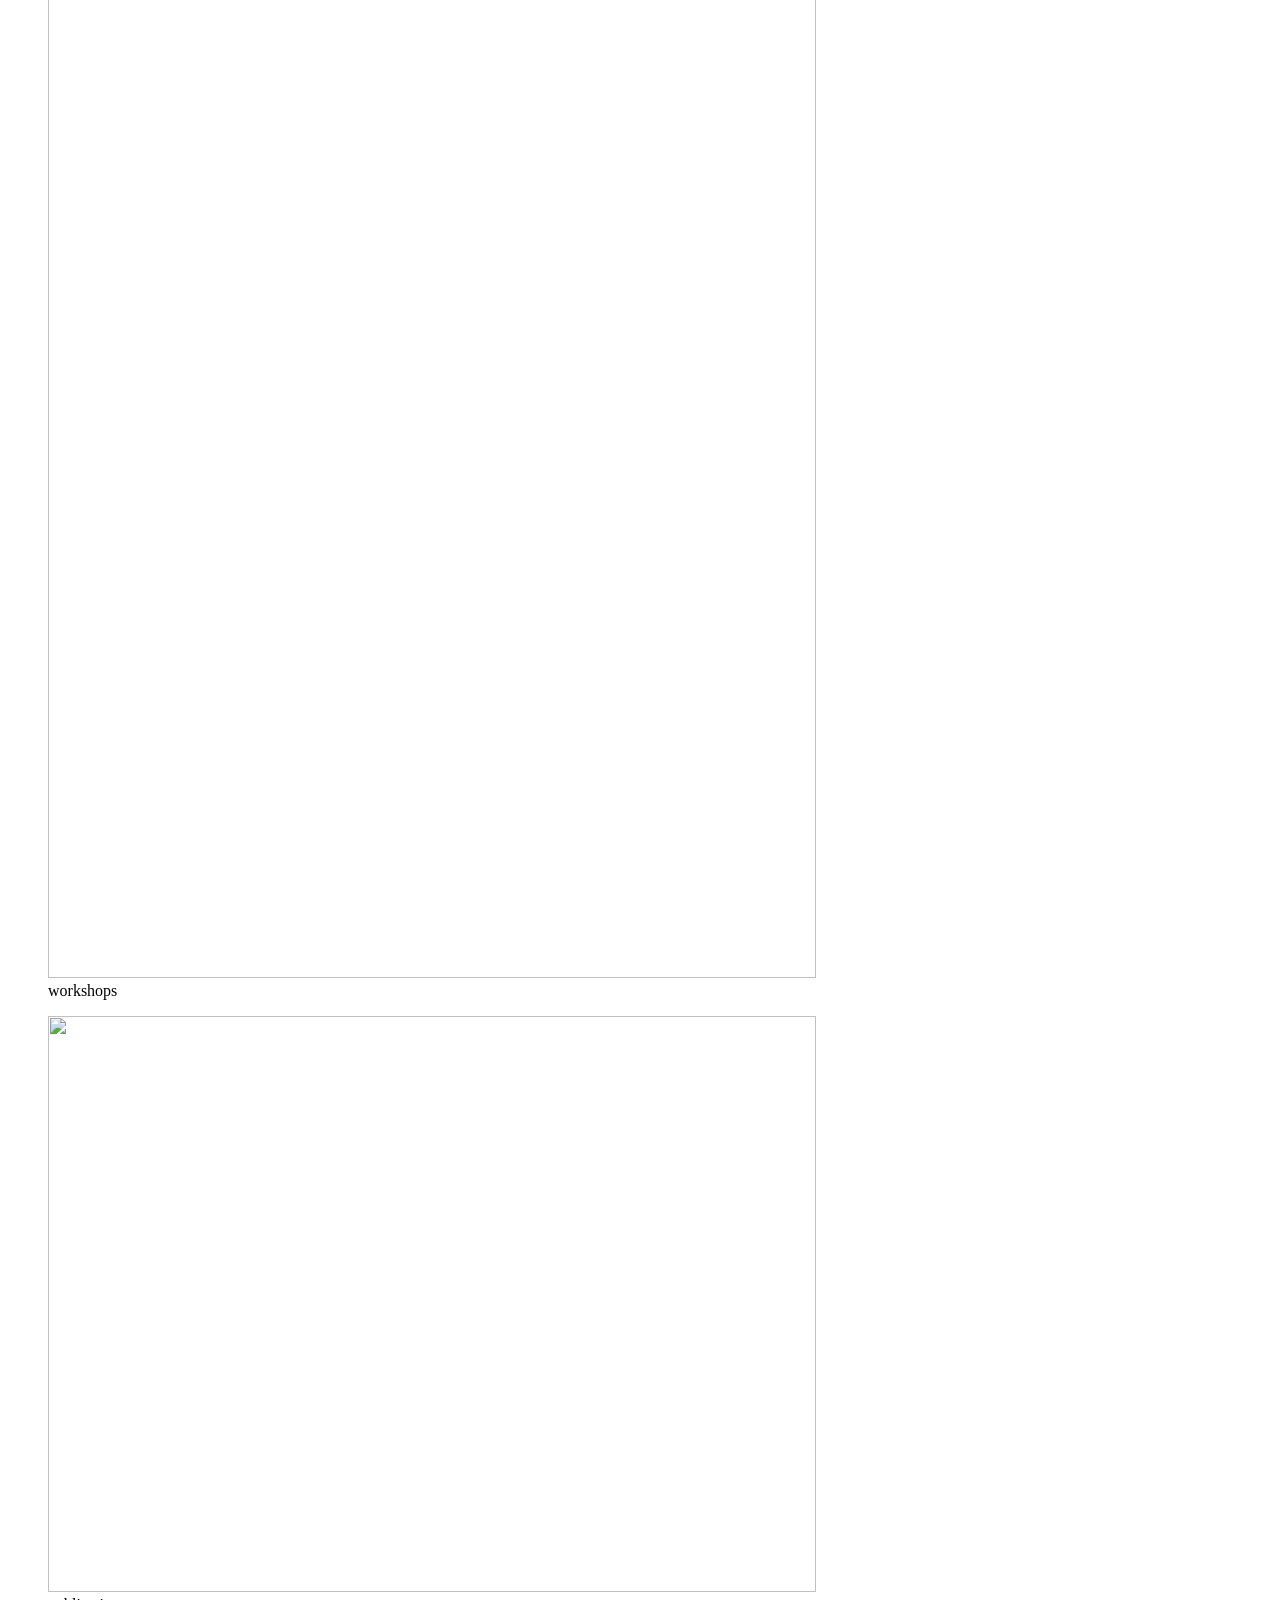
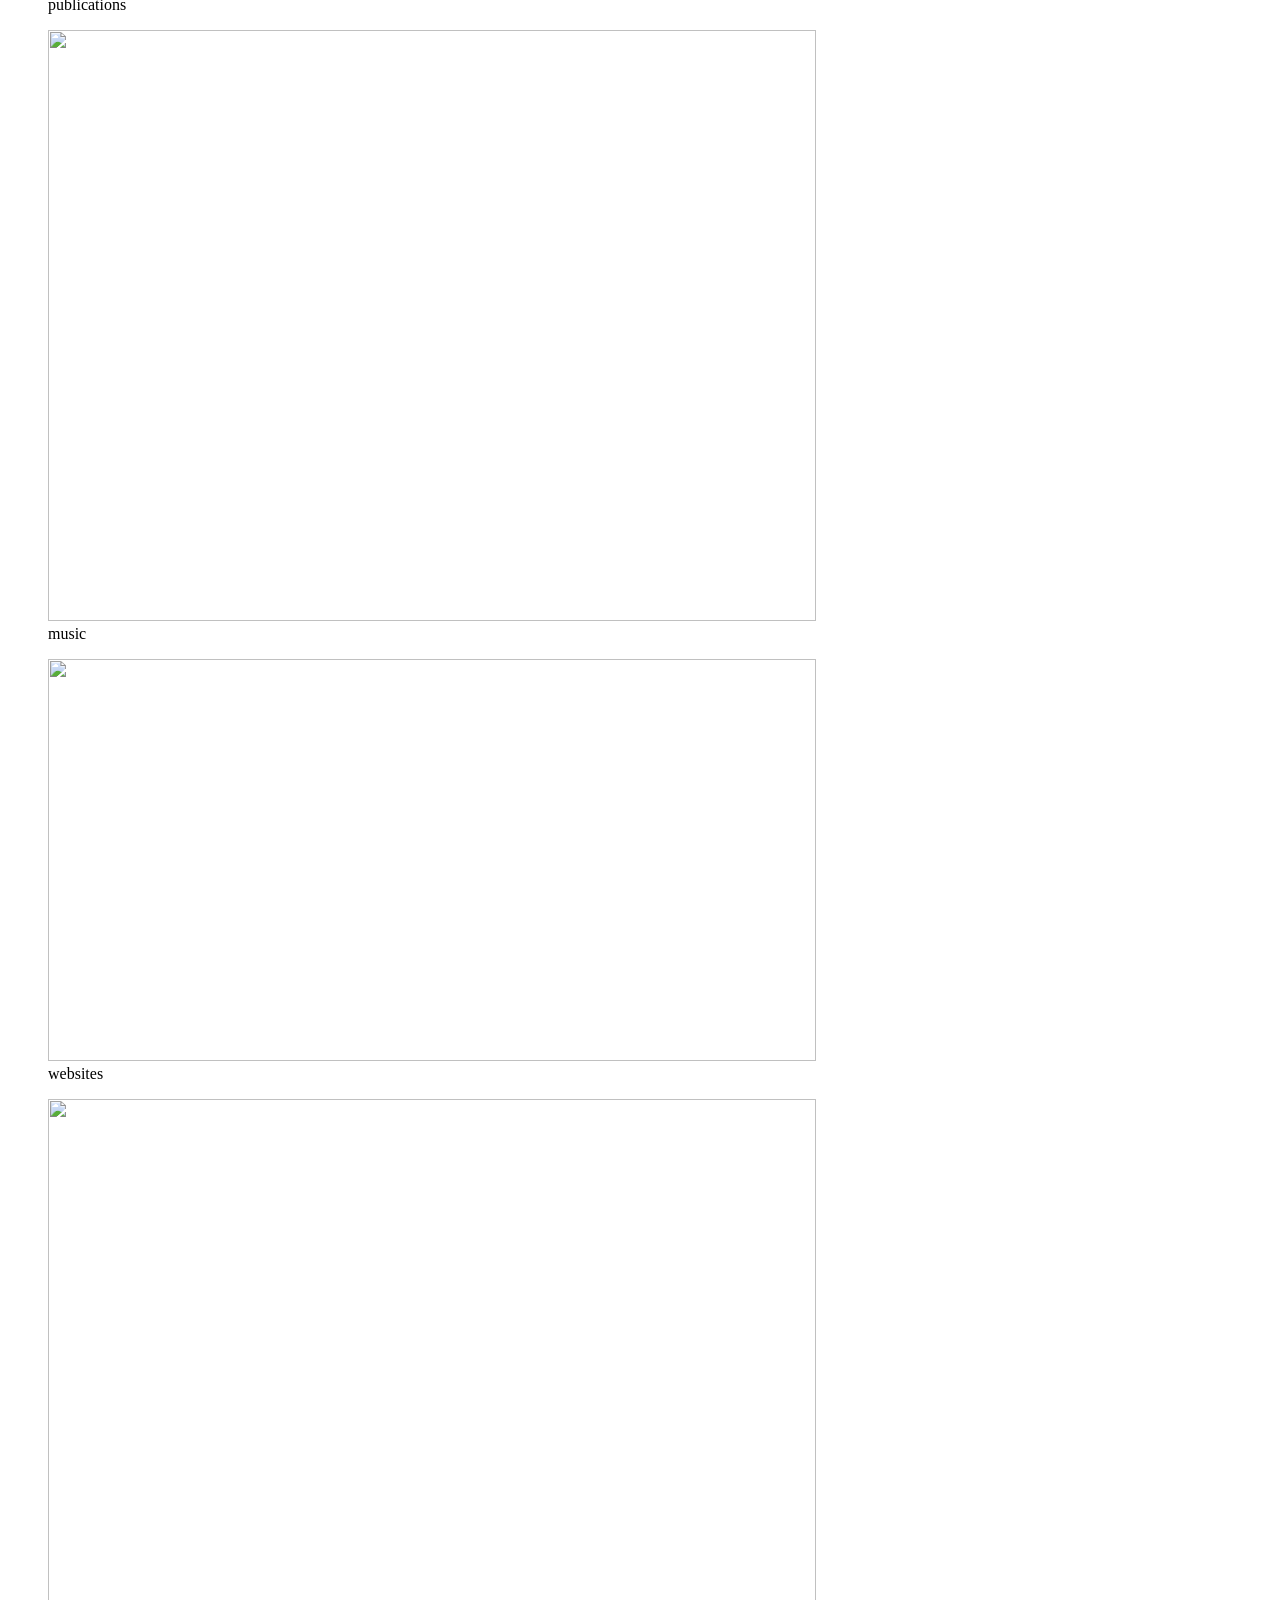
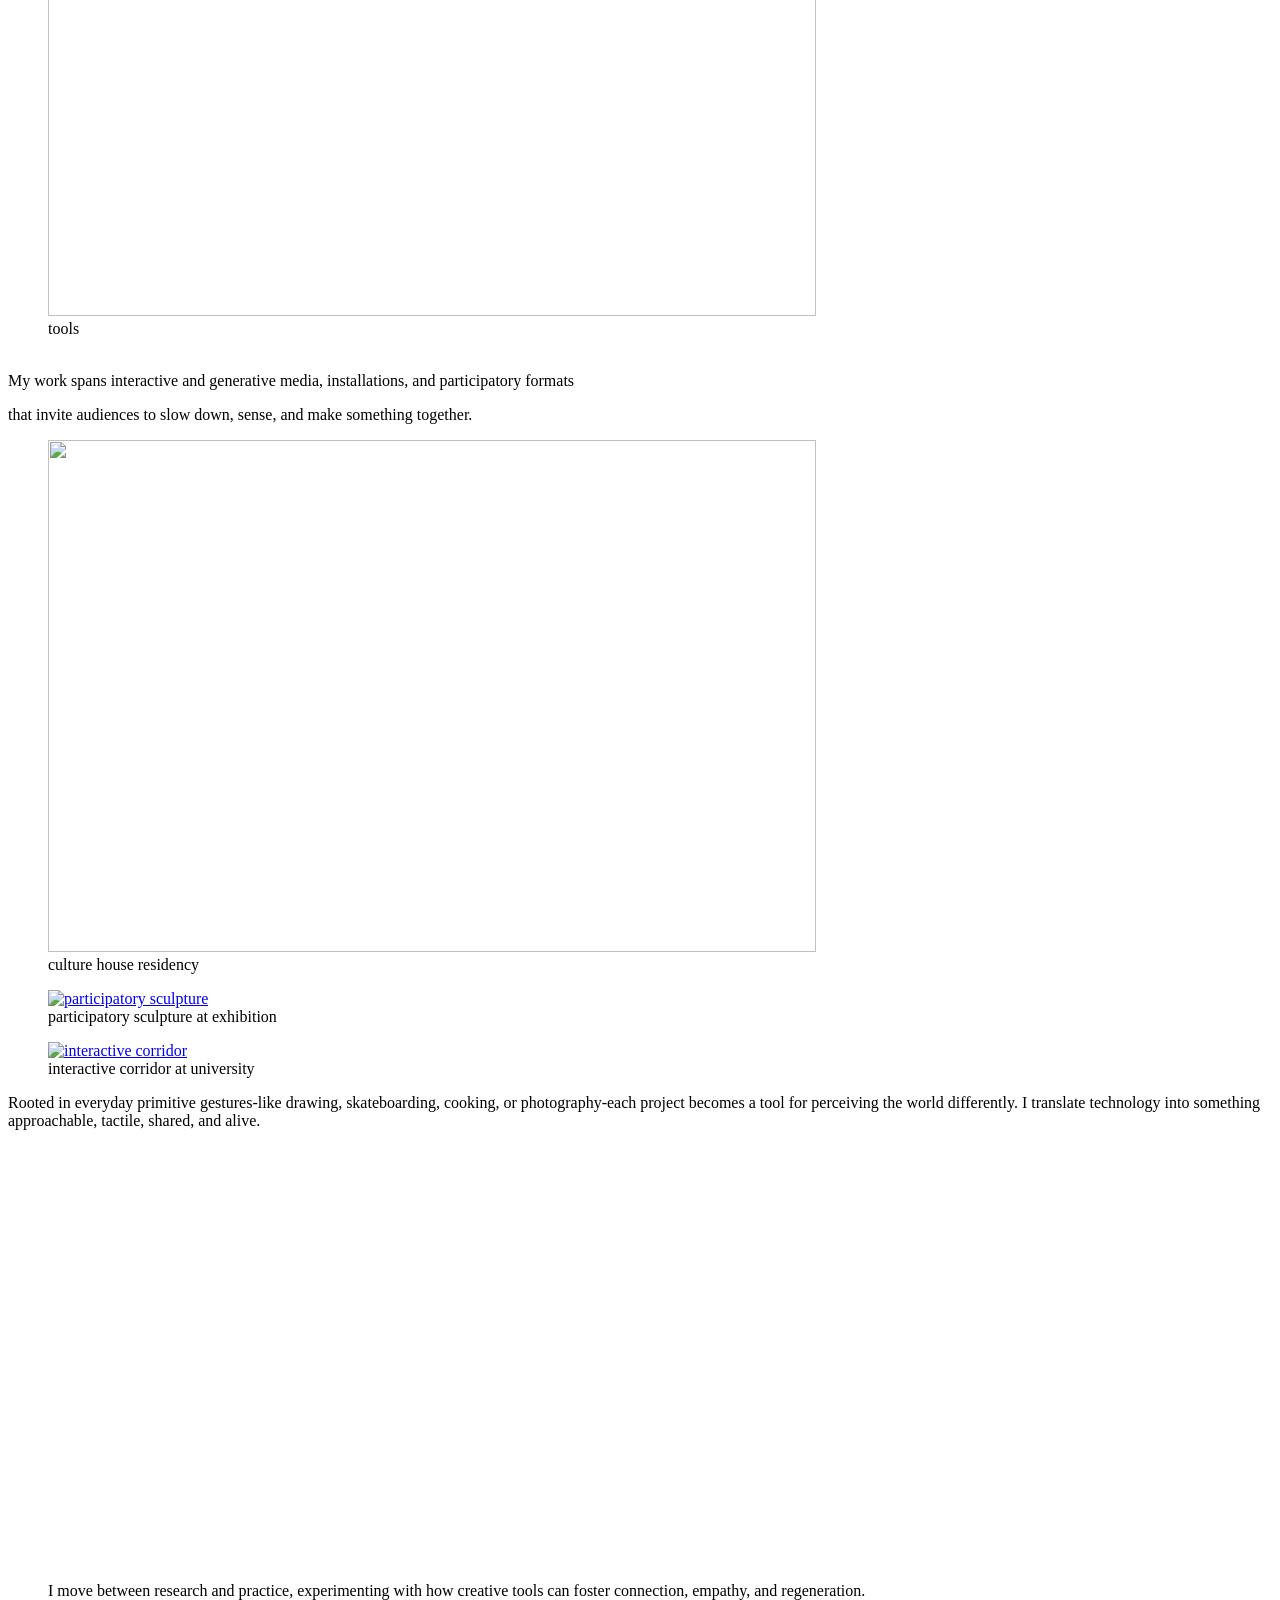
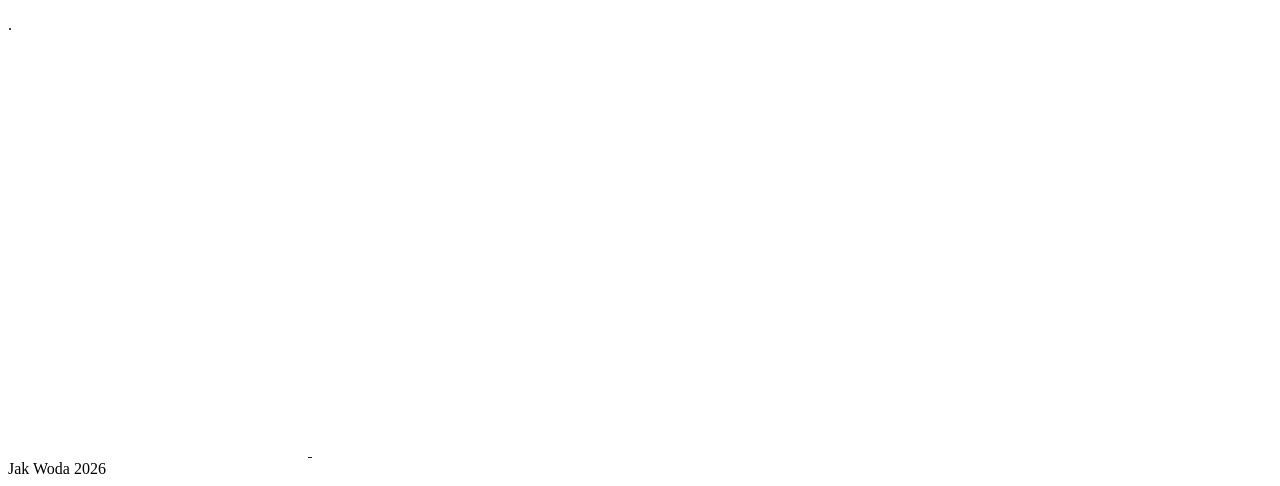
==== commit bce063f6: "Updated from Publii" ====
--- a/about/index.html
+++ b/about/index.html
@@ -1,6 +1,6 @@
 <!DOCTYPE html><html lang="en-gb"><head><meta charset="utf-8"><meta http-equiv="X-UA-Compatible" content="IE=edge"><meta name="viewport" content="width=device-width,initial-scale=1"><title>about - jakwoda</title><meta name="description" content="I work with media that flow across boundaries: from video and code to objects, workshops, and printed matter. My work&hellip;"><meta name="generator" content="Publii Open-Source CMS for Static Site"><link rel="canonical" href="https://mieciek.com/about/"><link rel="alternate" type="application/atom+xml" href="https://mieciek.com/feed.xml"><link rel="alternate" type="application/json" href="https://mieciek.com/feed.json"><meta property="og:title" content="about"><meta property="og:image" content="https://mieciek.com/media/website/Frame-143-1.png"><meta property="og:image:width" content="199"><meta property="og:image:height" content="199"><meta property="og:site_name" content="jakwoda"><meta property="og:description" content="I work with media that flow across boundaries: from video and code to objects, workshops, and printed matter. My work&hellip;"><meta property="og:url" content="https://mieciek.com/about/"><meta property="og:type" content="article"><link rel="shortcut icon" href="https://mieciek.com/media/website/Frame-143.png" type="image/png"><link rel="preload" href="https://mieciek.com/assets/dynamic/fonts/worksans/worksans.woff2" as="font" type="font/woff2" crossorigin><link rel="preload" href="https://mieciek.com/assets/dynamic/fonts/worksans/worksans-italic.woff2" as="font" type="font/woff2" crossorigin><link rel="preload" href="https://mieciek.com/assets/dynamic/fonts/aleo/aleo.woff2" as="font" type="font/woff2" crossorigin><link rel="preload" href="https://mieciek.com/assets/dynamic/fonts/aleo/aleo-italic.woff2" as="font" type="font/woff2" crossorigin><link rel="stylesheet" href="https://mieciek.com/assets/css/style.css?v=0e46a0fe73ded3d433ca0a321598616b"><script type="application/ld+json">{"@context":"http://schema.org","@type":"Article","mainEntityOfPage":{"@type":"WebPage","@id":"https://mieciek.com/about/"},"headline":"about","datePublished":"2026-03-11T12:42+01:00","dateModified":"2026-03-30T21:38+02:00","image":{"@type":"ImageObject","url":"https://mieciek.com/media/website/Frame-143-1.png","height":199,"width":199},"description":"I work with media that flow across boundaries: from video and code to objects, workshops, and printed matter. My work&hellip;","author":{"@type":"Person","name":"jak woda","url":"https://mieciek.com/authors/jak-woda/"},"publisher":{"@type":"Organization","name":"jak woda","logo":{"@type":"ImageObject","url":"https://mieciek.com/media/website/Frame-143-1.png","height":199,"width":199}}}</script><noscript><style>img[loading] {
                     opacity: 1;
-                }</style></noscript></head><body class="page-template"><header class="header" id="js-header"><a href="https://mieciek.com/" class="logo"><img src="https://mieciek.com/media/website/Frame-143-1.png" alt="jakwoda" width="199" height="199"></a><nav class="navbar js-navbar"><button class="navbar__toggle js-toggle" aria-label="Menu"><span class="navbar__toggle-box"><span class="navbar__toggle-inner">Menu</span></span></button><ul class="navbar__menu"><li class="active"><a href="https://mieciek.com/about/" target="_self">about</a></li></ul></nav></header><main class="page"><div class="wrapper"><article class="content"><header class="content__header"><h1 class="content__title">about</h1></header><div class="content__inner"><div class="content__entry"><p><span style="font-weight: 400;">I work with media that flow across boundaries: from video and code to objects, workshops, and printed matter.<br></span></p><div class="gallery-wrapper"><div class="gallery" data-is-empty="false" data-translation="Add images" data-columns="6"><figure class="gallery__item"><a href="https://mieciek.com/media/posts/2/gallery/Screenshot-2026-03-11-at-18.18.04.png" data-size="755x954"><img loading="lazy" src="https://mieciek.com/media/posts/2/gallery/Screenshot-2026-03-11-at-18.18.04-thumbnail.webp" alt="" width="755" height="954"></a><figcaption>3d graphics</figcaption></figure><figure class="gallery__item"><a href="https://mieciek.com/media/posts/2/gallery/Screenshot-2023-02-21-at-17.50.41.png" data-size="824x1506"><img loading="lazy" src="https://mieciek.com/media/posts/2/gallery/Screenshot-2023-02-21-at-17.50.41-thumbnail.webp" alt="" width="768" height="1404"></a><figcaption>workshops</figcaption></figure><figure class="gallery__item"><a href="https://mieciek.com/media/posts/2/gallery/IMG_7435.JPG" data-size="4032x3024"><img loading="lazy" src="https://mieciek.com/media/posts/2/gallery/IMG_7435-thumbnail.webp" alt="" width="768" height="576"></a><figcaption>publications</figcaption></figure><figure class="gallery__item"><a href="https://mieciek.com/media/posts/2/gallery/fopa-radio-lato-mockup.png" data-size="3500x2692"><img loading="lazy" src="https://mieciek.com/media/posts/2/gallery/fopa-radio-lato-mockup-thumbnail.webp" alt="" width="768" height="591"></a><figcaption>music</figcaption></figure><figure class="gallery__item"><a href="https://mieciek.com/media/posts/2/gallery/dada.png" data-size="2712x1420"><img loading="lazy" src="https://mieciek.com/media/posts/2/gallery/dada-thumbnail.webp" alt="" width="768" height="402"></a><figcaption>websites</figcaption></figure><figure class="gallery__item"><a href="https://mieciek.com/media/posts/2/gallery/creative-code.png" data-size="846x900"><img loading="lazy" src="https://mieciek.com/media/posts/2/gallery/creative-code-thumbnail.webp" alt="" width="768" height="817"></a><figcaption>tools</figcaption></figure></div></div><p><span style="font-weight: 400;"><br>My work spans interactive and generative media, installations, and participatory formats</span></p><p><span style="font-weight: 400;">that invite audiences to slow down, sense, and make something together.<br></span></p><div class="gallery-wrapper"><div class="gallery" data-is-empty="false" data-translation="Add images" data-columns="3"><figure class="gallery__item"><a href="https://mieciek.com/media/posts/2/gallery/tumblr_plfwklJ3yx1sjq6f9o1_1280.jpg" data-size="1280x853"><img loading="lazy" src="https://mieciek.com/media/posts/2/gallery/tumblr_plfwklJ3yx1sjq6f9o1_1280-thumbnail.webp" alt="" width="768" height="512"></a><figcaption>culture house residency</figcaption></figure><figure class="gallery__item"><a href="https://mieciek.com/media/posts/2/gallery/IMG_2096.JPG" data-size="4032x3024"><img loading="lazy" src="https://mieciek.com/media/posts/2/gallery/IMG_2096-thumbnail.webp" alt="participatory sculpture " width="768" height="576"></a><figcaption>participatory sculpture at exhibition</figcaption></figure><figure class="gallery__item"><a href="https://mieciek.com/media/posts/2/gallery/Screenshot-2021-12-17-at-18.21.25.png" data-size="626x664"><img loading="lazy" src="https://mieciek.com/media/posts/2/gallery/Screenshot-2021-12-17-at-18.21.25-thumbnail.webp" alt="interactive corridor" width="626" height="664"></a><figcaption>interactive corridor at university</figcaption></figure></div></div><p><span style="font-weight: 400;">Rooted in everyday primitive gestures-like drawing, skateboarding, cooking, or photography-each project becomes a tool for perceiving the world differently. I translate technology into something approachable, tactile, shared, and alive.</span></p><figure class="post__image"><img loading="lazy" src="https://mieciek.com/media/posts/2/Screenshot-2026-03-11-at-18.05.26.png" alt="" width="195" height="125" sizes="(max-width: 48em) 100vw, 100vw" srcset="https://mieciek.com/media/posts/2/responsive/Screenshot-2026-03-11-at-18.05.26-xs.webp 300w, https://mieciek.com/media/posts/2/responsive/Screenshot-2026-03-11-at-18.05.26-sm.webp 480w, https://mieciek.com/media/posts/2/responsive/Screenshot-2026-03-11-at-18.05.26-md.webp 768w"></figure><p> </p><figure class="post__image"><span style="font-weight: 400;">I move between research and practice, experimenting with how creative tools can foster connection, empathy, and regeneration. </span><img loading="lazy" src="https://mieciek.com/media/posts/2/Screenshot-2026-03-11-at-18.01.48-2.png" alt="" width="186" height="271" sizes="(max-width: 48em) 100vw, 100vw" srcset="https://mieciek.com/media/posts/2/responsive/Screenshot-2026-03-11-at-18.01.48-2-xs.webp 300w, https://mieciek.com/media/posts/2/responsive/Screenshot-2026-03-11-at-18.01.48-2-sm.webp 480w, https://mieciek.com/media/posts/2/responsive/Screenshot-2026-03-11-at-18.01.48-2-md.webp 768w"></figure>.      <p></p><p> </p><p> </p><p> </p><p> </p><p>   </p><div class="gallery-wrapper"><div class="gallery" data-is-empty="true" data-translation="Add images" data-columns="3"> </div></div><p><span style="font-weight: 400;"><br><br></span></p></div></div></article></div></main><footer class="footer"><div class="footer__social"><a href="https://www.facebook.com/fopajakwoda/" aria-label="Facebook" class="facebook"><svg><use xlink:href="https://mieciek.com/assets/svg/svg-map.svg#facebook"/></svg> </a><a href="instagram.com/quasiaqua" aria-label="Instagram" class="instagram"><svg><use xlink:href="https://mieciek.com/assets/svg/svg-map.svg#instagram"/></svg> </a><a href="https://www.linkedin.com/in/mateusz-mieciek-723527b6/" aria-label="LinkedIn" class="linkedin"><svg><use xlink:href="https://mieciek.com/assets/svg/svg-map.svg#linkedin"/></svg> </a><a href="https://www.youtube.com/@jakwoda" aria-label="Youtube" class="youtube"><svg><use xlink:href="https://mieciek.com/assets/svg/svg-map.svg#youtube"/></svg></a></div><div class="footer__copyright">Jak Woda 2026</div></footer><script>window.publiiThemeMenuConfig = {    
+                }</style></noscript></head><body class="page-template"><header class="header" id="js-header"><a href="https://mieciek.com/" class="logo"><img src="https://mieciek.com/media/website/Frame-143-1.png" alt="jakwoda" width="199" height="199"></a><nav class="navbar js-navbar"><button class="navbar__toggle js-toggle" aria-label="Menu"><span class="navbar__toggle-box"><span class="navbar__toggle-inner">Menu</span></span></button><ul class="navbar__menu"><li class="active"><a href="https://mieciek.com/about/" target="_self">about</a></li></ul></nav></header><main class="page"><div class="wrapper"><article class="content"><header class="content__header"><h1 class="content__title">about</h1></header><div class="content__inner"><div class="content__entry"><p><span style="font-weight: 400;">I work with media that flow across boundaries: from video and code to objects, workshops, and printed matter.<br></span></p><div class="gallery-wrapper"><div class="gallery" data-is-empty="false" data-translation="Add images" data-columns="6"><figure class="gallery__item"><a href="https://mieciek.com/media/posts/2/gallery/Screenshot-2026-03-11-at-18.18.04.png" data-size="755x954"><img loading="lazy" src="https://mieciek.com/media/posts/2/gallery/Screenshot-2026-03-11-at-18.18.04-thumbnail.webp" alt="" width="755" height="954"></a><figcaption>3d graphics</figcaption></figure><figure class="gallery__item"><a href="https://mieciek.com/media/posts/2/gallery/Screenshot-2023-02-21-at-17.50.41.png" data-size="824x1506"><img loading="lazy" src="https://mieciek.com/media/posts/2/gallery/Screenshot-2023-02-21-at-17.50.41-thumbnail.webp" alt="" width="768" height="1404"></a><figcaption>workshops</figcaption></figure><figure class="gallery__item"><a href="https://mieciek.com/media/posts/2/gallery/IMG_7435.JPG" data-size="4032x3024"><img loading="lazy" src="https://mieciek.com/media/posts/2/gallery/IMG_7435-thumbnail.webp" alt="" width="768" height="576"></a><figcaption>publications</figcaption></figure><figure class="gallery__item"><a href="https://mieciek.com/media/posts/2/gallery/fopa-radio-lato-mockup.png" data-size="3500x2692"><img loading="lazy" src="https://mieciek.com/media/posts/2/gallery/fopa-radio-lato-mockup-thumbnail.webp" alt="" width="768" height="591"></a><figcaption>music</figcaption></figure><figure class="gallery__item"><a href="https://mieciek.com/media/posts/2/gallery/dada.png" data-size="2712x1420"><img loading="lazy" src="https://mieciek.com/media/posts/2/gallery/dada-thumbnail.webp" alt="" width="768" height="402"></a><figcaption>websites</figcaption></figure><figure class="gallery__item"><a href="https://mieciek.com/media/posts/2/gallery/creative-code.png" data-size="846x900"><img loading="lazy" src="https://mieciek.com/media/posts/2/gallery/creative-code-thumbnail.webp" alt="" width="768" height="817"></a><figcaption>tools</figcaption></figure></div></div><p><span style="font-weight: 400;"><br>My work spans interactive and generative media, installations, and participatory formats</span></p><p><span style="font-weight: 400;">that invite audiences to slow down, sense, and make something together.<br></span></p><div class="gallery-wrapper"><div class="gallery" data-is-empty="false" data-translation="Add images" data-columns="3"><figure class="gallery__item"><a href="https://mieciek.com/media/posts/2/gallery/tumblr_plfwklJ3yx1sjq6f9o1_1280.jpg" data-size="1280x853"><img loading="lazy" src="https://mieciek.com/media/posts/2/gallery/tumblr_plfwklJ3yx1sjq6f9o1_1280-thumbnail.webp" alt="" width="768" height="512"></a><figcaption>culture house residency</figcaption></figure><figure class="gallery__item"><a href="https://mieciek.com/media/posts/2/gallery/IMG_2096.JPG" data-size="4032x3024"><img loading="lazy" src="https://mieciek.com/media/posts/2/gallery/IMG_2096-thumbnail.webp" alt="participatory sculpture " width="768" height="576"></a><figcaption>participatory sculpture at exhibition</figcaption></figure><figure class="gallery__item"><a href="https://mieciek.com/media/posts/2/gallery/Screenshot-2021-12-17-at-18.21.25.png" data-size="626x664"><img loading="lazy" src="https://mieciek.com/media/posts/2/gallery/Screenshot-2021-12-17-at-18.21.25-thumbnail.webp" alt="interactive corridor" width="626" height="664"></a><figcaption>interactive corridor at university</figcaption></figure></div></div><p><span style="font-weight: 400;">Rooted in everyday primitive gestures-like drawing, skateboarding, cooking, or photography-each project becomes a tool for perceiving the world differently. I translate technology into something approachable, tactile, shared, and alive.</span></p><figure class="post__image"><img loading="lazy" src="https://mieciek.com/media/posts/2/Screenshot-2026-03-11-at-18.05.26.png" alt="" width="195" height="125" sizes="(max-width: 48em) 100vw, 100vw" srcset="https://mieciek.com/media/posts/2/responsive/Screenshot-2026-03-11-at-18.05.26-xs.webp 300w, https://mieciek.com/media/posts/2/responsive/Screenshot-2026-03-11-at-18.05.26-sm.webp 480w, https://mieciek.com/media/posts/2/responsive/Screenshot-2026-03-11-at-18.05.26-md.webp 768w"></figure><p> </p><figure class="post__image"><span style="font-weight: 400;">I move between research and practice, experimenting with how creative tools can foster connection, empathy, and regeneration. </span><img loading="lazy" src="https://mieciek.com/media/posts/2/Screenshot-2026-03-11-at-18.01.48-2.png" alt="" width="186" height="271" sizes="(max-width: 48em) 100vw, 100vw" srcset="https://mieciek.com/media/posts/2/responsive/Screenshot-2026-03-11-at-18.01.48-2-xs.webp 300w, https://mieciek.com/media/posts/2/responsive/Screenshot-2026-03-11-at-18.01.48-2-sm.webp 480w, https://mieciek.com/media/posts/2/responsive/Screenshot-2026-03-11-at-18.01.48-2-md.webp 768w"></figure>.      <p></p><p> </p><p> </p><p> </p><p> </p><p>   </p><div class="gallery-wrapper"><div class="gallery" data-is-empty="true" data-translation="Add images" data-columns="3"> </div></div><p><span style="font-weight: 400;"><br><br></span></p></div></div></article></div></main><footer class="footer"><div class="footer__social"><a href="https://www.instagram.com/quasiaqua" aria-label="Instagram" class="instagram"><svg><use xlink:href="https://mieciek.com/assets/svg/svg-map.svg#instagram"/></svg> </a><a href="https://www.linkedin.com/in/mateusz-mieciek-723527b6/" aria-label="LinkedIn" class="linkedin"><svg><use xlink:href="https://mieciek.com/assets/svg/svg-map.svg#linkedin"/></svg></a></div><div class="footer__copyright">Jak Woda 2026</div></footer><script>window.publiiThemeMenuConfig = {    
       mobileMenuMode: 'sidebar',
       animationSpeed: 300,
       submenuWidth: 'auto',
